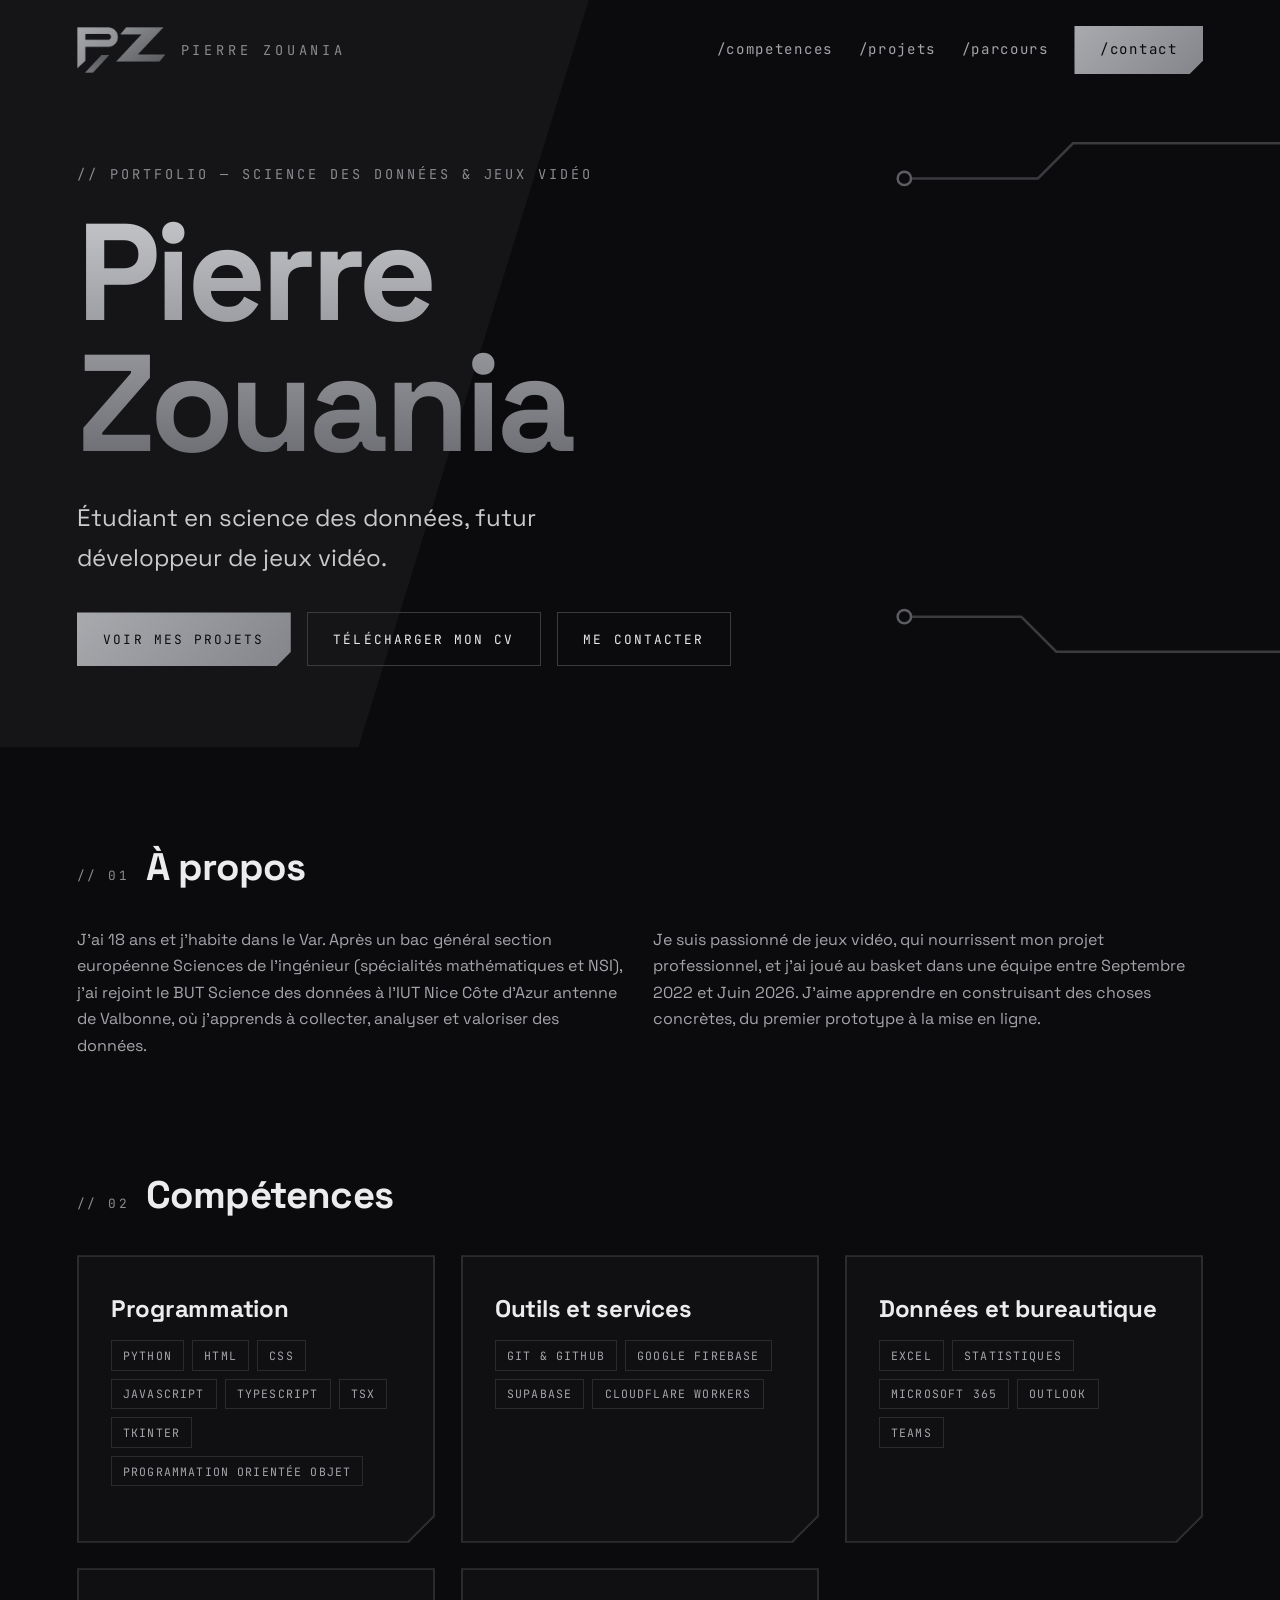
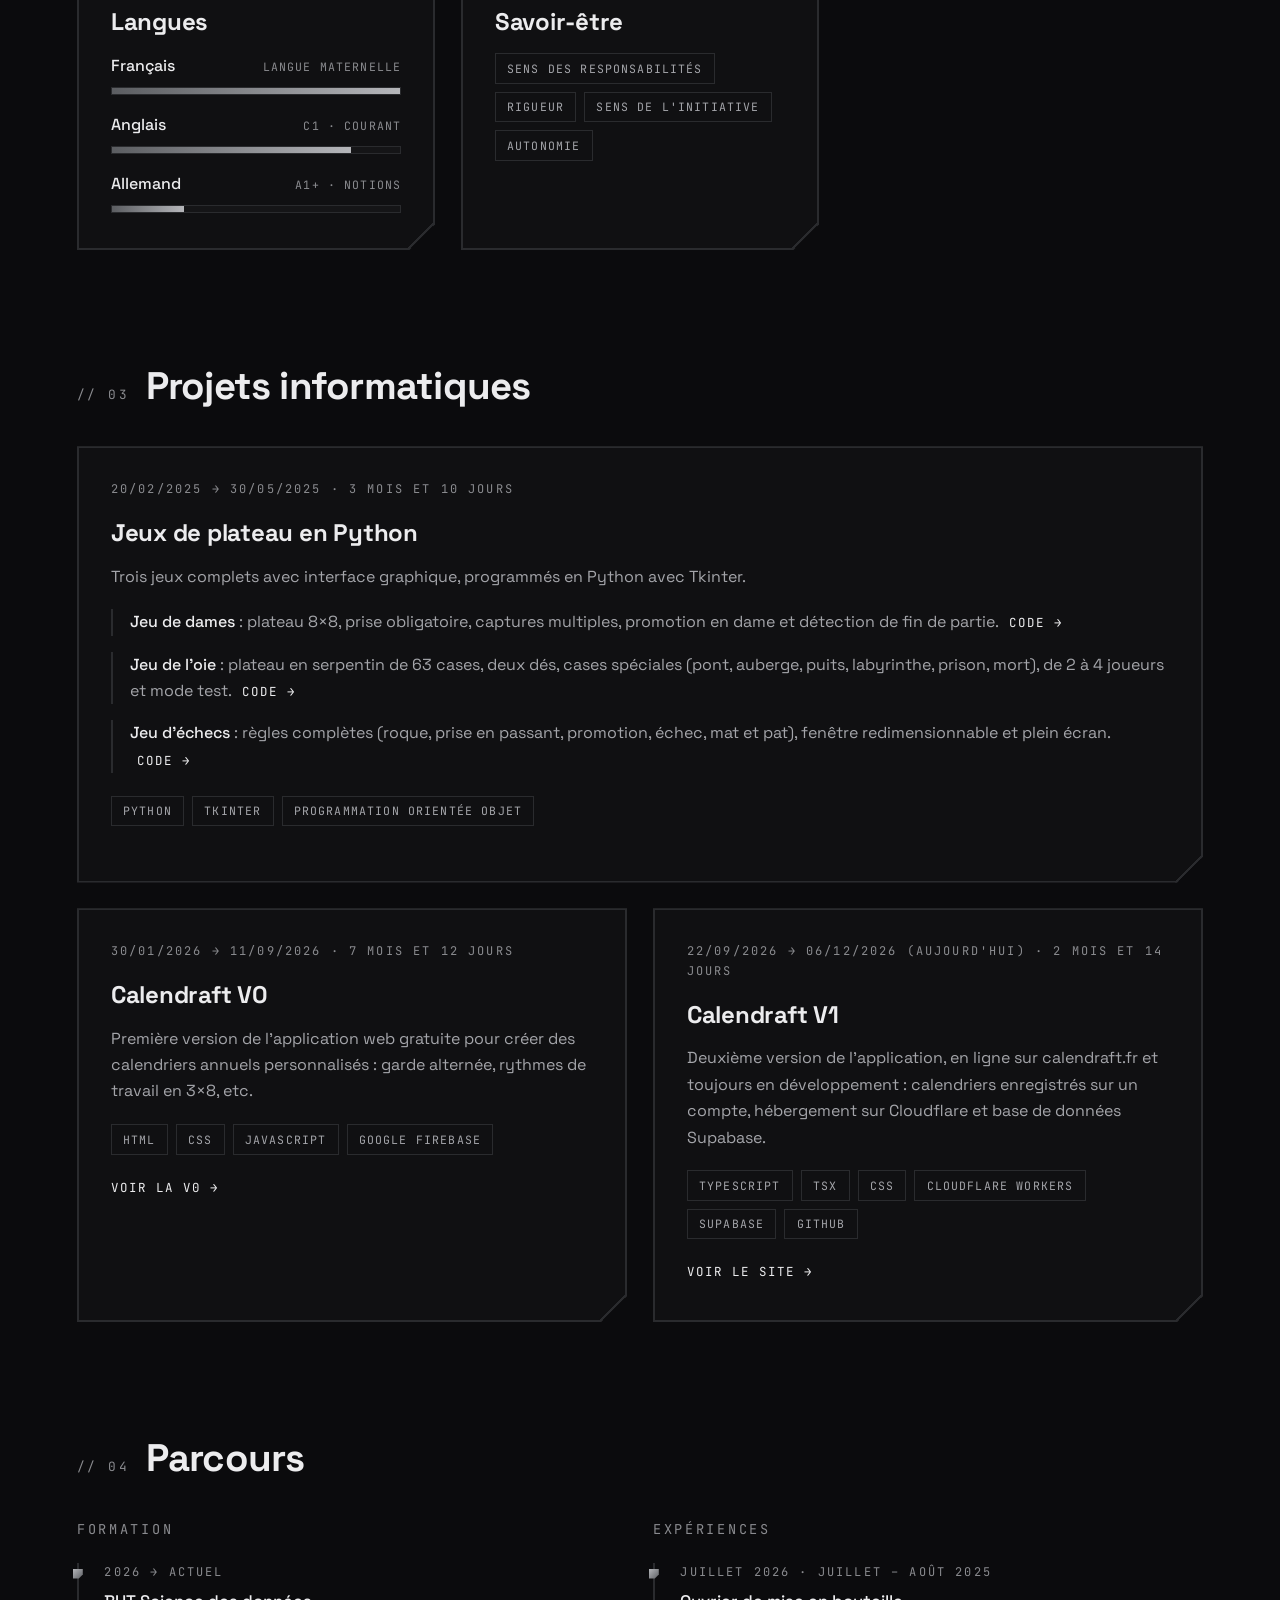
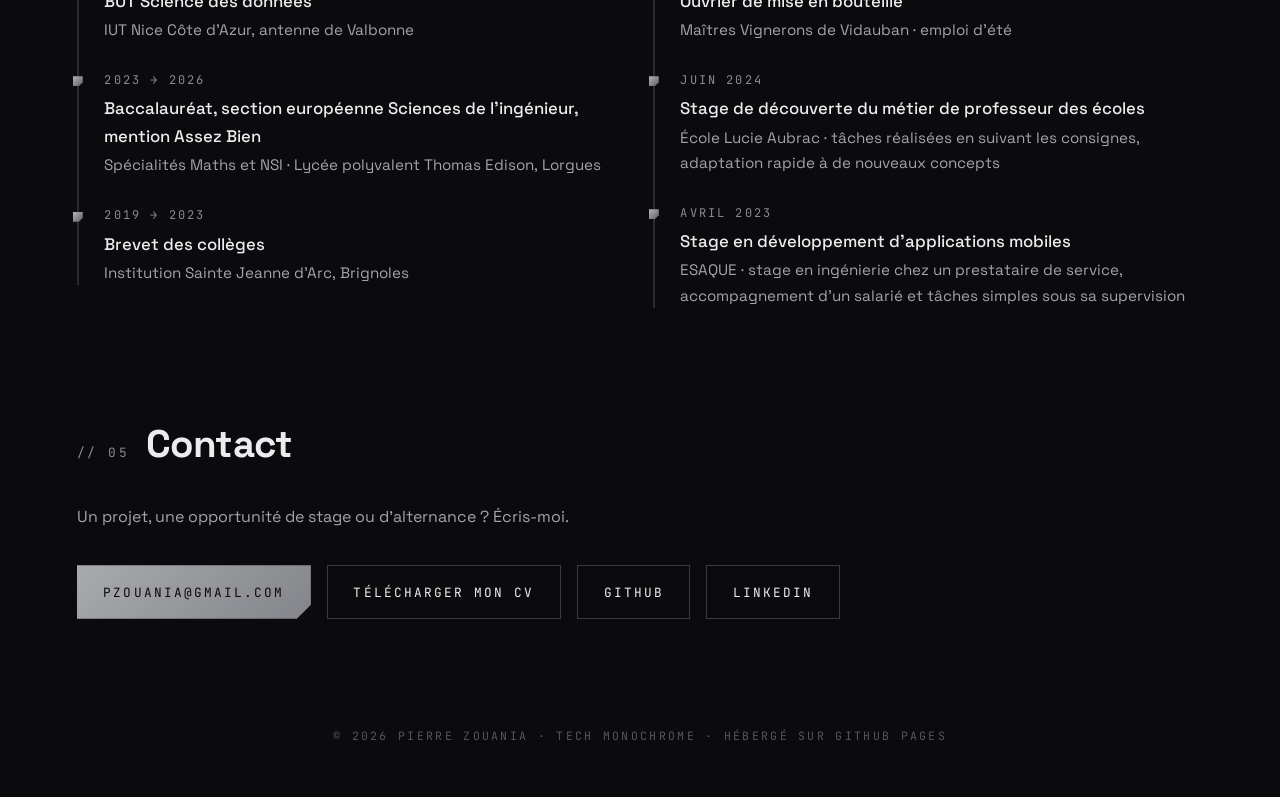
==== index.html @ 923971bd "Update personal information in index.html" ====
<!DOCTYPE html>
<html lang="fr">
<head>
  <meta charset="UTF-8">
  <meta name="viewport" content="width=device-width, initial-scale=1">
  <title>Pierre Zouania — Portfolio</title>
  <meta name="description" content="Portfolio de Pierre Zouania, étudiant en BUT Science des données, futur développeur de jeux vidéo.">
  <meta name="theme-color" content="#0b0b0d">
  <link rel="icon" type="image/png" href="logo.png">
  <link rel="preconnect" href="https://fonts.googleapis.com">
  <link rel="preconnect" href="https://fonts.gstatic.com" crossorigin>
  <link href="https://fonts.googleapis.com/css2?family=Space+Grotesk:wght@400;500;700&family=JetBrains+Mono:wght@400;500&display=swap" rel="stylesheet">
  <link rel="stylesheet" href="style.css">
</head>
<body>
  <div class="top">
    <header class="nav">
      <a href="#top" class="logo" aria-label="Accueil">
        <img src="logo.png" alt="Logo PZ" height="46">
        <span>Pierre Zouania</span>
      </a>
      <nav>
        <a href="#competences">/competences</a>
        <a href="#projets">/projets</a>
        <a href="#parcours">/parcours</a>
        <a href="#contact" class="nav-cta">/contact</a>
      </nav>
    </header>

    <svg class="trace t1" viewBox="0 0 460 90" aria-hidden="true"><path d="M14 70 H170 L212 28 H460" fill="none" stroke="#3a3b3f" stroke-width="3"/><circle cx="10" cy="70" r="8" fill="#0b0b0d" stroke="#5b5d61" stroke-width="3"/></svg>
    <svg class="trace t2" viewBox="0 0 460 90" aria-hidden="true"><path d="M14 20 H150 L192 62 H460" fill="none" stroke="#3a3b3f" stroke-width="3"/><circle cx="10" cy="20" r="8" fill="#0b0b0d" stroke="#5b5d61" stroke-width="3"/></svg>

    <main id="top">
      <section class="hero">
        <p class="label">// Portfolio — Science des données &amp; jeux vidéo</p>
        <h1>Pierre<br>Zouania</h1>
        <p class="lead">Étudiant en science des données, futur développeur de jeux vidéo.</p>
        <div class="cta">
          <a class="btn primary" href="#projets">Voir mes projets</a>
          <a class="btn" href="cv/CV_Pierre_Zouania.pdf" download>Télécharger mon CV</a>
          <a class="btn" href="#contact">Me contacter</a>
        </div>
      </section>
    </main>
  </div>

  <main>
    <section id="apropos">
      <h2><span>// 01</span> À propos</h2>
      <div class="grid two">
        <p>J'ai 18 ans et j'habite dans le Var. Après un bac général section européenne Sciences de l'ingénieur (spécialités mathématiques et NSI), j'ai rejoint le BUT Science des données à l'IUT Nice Côte d'Azur antenne de Valbonne, où j'apprends à collecter, analyser et valoriser des données.</p>
        <p>Je suis passionné de jeux vidéo, qui nourrissent mon projet professionnel, et j'ai joué au basket dans une équipe entre Septembre 2022 et Juin 2026. J'aime apprendre en construisant des choses concrètes, du premier prototype à la mise en ligne.</p>
      </div>
    </section>

    <section id="competences">
      <h2><span>// 02</span> Compétences</h2>
      <div class="grid three">
        <article class="card">
          <h3>Programmation</h3>
          <ul class="chips"><li>Python</li><li>HTML</li><li>CSS</li><li>JavaScript</li><li>TypeScript</li><li>TSX</li><li>Tkinter</li><li>Programmation orientée objet</li></ul>
        </article>
        <article class="card">
          <h3>Outils et services</h3>
          <ul class="chips"><li>Git &amp; GitHub</li><li>Google Firebase</li><li>Supabase</li><li>Cloudflare Workers</li></ul>
        </article>
        <article class="card">
          <h3>Données et bureautique</h3>
          <ul class="chips"><li>Excel</li><li>Statistiques</li><li>Microsoft 365</li><li>Outlook</li><li>Teams</li></ul>
        </article>
        <article class="card">
          <h3>Langues</h3>
          <div class="lang"><div class="lang-head"><span>Français</span><em>Langue maternelle</em></div><div class="bar"><span style="--w:100%"></span></div></div>
          <div class="lang"><div class="lang-head"><span>Anglais</span><em>C1 · courant</em></div><div class="bar"><span style="--w:83%"></span></div></div>
          <div class="lang"><div class="lang-head"><span>Allemand</span><em>A1+ · notions</em></div><div class="bar"><span style="--w:25%"></span></div></div>
        </article>
        <article class="card">
          <h3>Savoir-être</h3>
          <ul class="chips"><li>Sens des responsabilités</li><li>Rigueur</li><li>Sens de l'initiative</li><li>Autonomie</li></ul>
        </article>
      </div>
    </section>

    <section id="projets">
      <h2><span>// 03</span> Projets informatiques</h2>
      <div class="grid two">
        <article class="card project wide">
          <time class="date" data-start="2025-02-20" data-end="2025-05-30">20/02/2025 → 30/05/2025</time>
          <h3>Jeux de plateau en Python</h3>
          <p>Trois jeux complets avec interface graphique, programmés en Python avec Tkinter.</p>
          <ul class="games">
            <li><strong>Jeu de dames</strong> : plateau 8×8, prise obligatoire, captures multiples, promotion en dame et détection de fin de partie. <a class="link" href="python/jeu_de_dames.py" target="_blank" rel="noopener">Code →</a></li>
            <li><strong>Jeu de l'oie</strong> : plateau en serpentin de 63 cases, deux dés, cases spéciales (pont, auberge, puits, labyrinthe, prison, mort), de 2 à 4 joueurs et mode test. <a class="link" href="python/jeu_de_l_oie.py" target="_blank" rel="noopener">Code →</a></li>
            <li><strong>Jeu d'échecs</strong> : règles complètes (roque, prise en passant, promotion, échec, mat et pat), fenêtre redimensionnable et plein écran. <a class="link" href="python/jeu_d_echecs.py" target="_blank" rel="noopener">Code →</a></li>
          </ul>
          <ul class="chips"><li>Python</li><li>Tkinter</li><li>Programmation orientée objet</li></ul>
        </article>
        <article class="card project">
          <time class="date" data-start="2026-01-30" data-end="2026-09-11">30/01/2026 → 11/09/2026</time>
          <h3>Calendraft V0</h3>
          <p>Première version de l'application web gratuite pour créer des calendriers annuels personnalisés : garde alternée, rythmes de travail en 3×8, etc.</p>
          <ul class="chips"><li>HTML</li><li>CSS</li><li>JavaScript</li><li>Google Firebase</li></ul>
          <a class="link" href="https://pzouania.github.io/Calendraft-Old/" target="_blank" rel="noopener">Voir la V0 →</a>
        </article>
        <article class="card project">
          <time class="date" data-start="2026-09-22">22/09/2026 → aujourd'hui</time>
          <h3>Calendraft V1</h3>
          <p>Deuxième version de l'application, en ligne sur calendraft.fr et toujours en développement : calendriers enregistrés sur un compte, hébergement sur Cloudflare et base de données Supabase.</p>
          <ul class="chips"><li>TypeScript</li><li>TSX</li><li>CSS</li><li>Cloudflare Workers</li><li>Supabase</li><li>GitHub</li></ul>
          <a class="link" href="https://calendraft.fr" target="_blank" rel="noopener">Voir le site →</a>
        </article>
      </div>
    </section>

    <section id="parcours">
      <h2><span>// 04</span> Parcours</h2>
      <div class="grid two">
        <div>
          <h3 class="sub">Formation</h3>
          <ul class="timeline">
            <li>
              <span class="when">2026 → actuel</span>
              <strong>BUT Science des données</strong>
              <span>IUT Nice Côte d'Azur, antenne de Valbonne</span>
            </li>
            <li>
              <span class="when">2023 → 2026</span>
              <strong>Baccalauréat, section européenne Sciences de l'ingénieur, mention Assez Bien</strong>
              <span>Spécialités Maths et NSI · Lycée polyvalent Thomas Edison, Lorgues</span>
            </li>
            <li>
              <span class="when">2019 → 2023</span>
              <strong>Brevet des collèges</strong>
              <span>Institution Sainte Jeanne d'Arc, Brignoles</span>
            </li>
          </ul>
        </div>
        <div>
          <h3 class="sub">Expériences</h3>
          <ul class="timeline">
            <li>
              <span class="when">Juillet 2026 · Juillet – août 2025</span>
              <strong>Ouvrier de mise en bouteille</strong>
              <span>Maîtres Vignerons de Vidauban · emploi d'été</span>
            </li>
            <li>
              <span class="when">Juin 2024</span>
              <strong>Stage de découverte du métier de professeur des écoles</strong>
              <span>École Lucie Aubrac · tâches réalisées en suivant les consignes, adaptation rapide à de nouveaux concepts</span>
            </li>
            <li>
              <span class="when">Avril 2023</span>
              <strong>Stage en développement d'applications mobiles</strong>
              <span>ESAQUE · stage en ingénierie chez un prestataire de service, accompagnement d'un salarié et tâches simples sous sa supervision</span>
            </li>
          </ul>
        </div>
      </div>
    </section>

    <section id="contact">
      <h2><span>// 05</span> Contact</h2>
      <p class="muted">Un projet, une opportunité de stage ou d'alternance ? Écris-moi.</p>
      <div class="cta">
        <a class="btn primary" href="mailto:pzouania@gmail.com">pzouania@gmail.com</a>
        <a class="btn" href="cv/CV_Pierre_Zouania.pdf" download>Télécharger mon CV</a>
        <a class="btn" href="https://github.com/pzouania" target="_blank" rel="noopener">GitHub</a>
        <a class="btn" href="https://www.linkedin.com/in/pierre-zouania-0696a0435/" target="_blank" rel="noopener">LinkedIn</a>
      </div>
    </section>
  </main>

  <footer>
    <p>© <span id="year"></span> Pierre Zouania · tech monochrome · hébergé sur GitHub Pages</p>
  </footer>

  <script src="script.js"></script>
</body>
</html>
---- style.css ----
/* Tech monochrome — acier brossé, coins coupés à 45°, traces de circuit, fond très sombre */
:root {
  --bg: #0b0b0d;
  --bg-2: #151517;
  --line: #2a2b2e;
  --mid: #5b5d61;
  --steel: #8a8b8f;
  --text: #ececee;
  --muted: #a4a5aa;
  --cut: 18px;
  --mono: "JetBrains Mono", ui-monospace, "SFMono-Regular", Menlo, monospace;
  --sans: "Space Grotesk", system-ui, sans-serif;
}

* { box-sizing: border-box; }
html { scroll-behavior: smooth; }
body {
  margin: 0; background: var(--bg); color: var(--text);
  font-family: var(--sans); line-height: 1.65;
  -webkit-font-smoothing: antialiased;
}
a { color: inherit; text-decoration: none; }

/* ----- En-tête / hero ----- */
.top { position: relative; overflow: hidden; }
.top::before {            /* bande diagonale plus claire à gauche */
  content: ""; position: absolute; inset: 0; background: var(--bg-2);
  clip-path: polygon(0 0, 46% 0, 28% 100%, 0 100%);
}
.nav, #top { position: relative; z-index: 2; }

.nav {
  display: flex; align-items: center; justify-content: space-between; gap: 1rem;
  padding: 1.6rem clamp(1.2rem, 6vw, 6rem);
}
.logo { display: flex; align-items: center; gap: 1rem; }
.logo img { height: 46px; width: auto; display: block; }
.logo span {
  font-family: var(--mono); font-size: .85rem; letter-spacing: .28em;
  text-transform: uppercase; color: var(--steel);
}
.nav nav { display: flex; align-items: center; gap: 1.6rem; }
.nav nav a { font-family: var(--mono); font-size: .88rem; letter-spacing: .12em; color: var(--muted); transition: color .2s; }
.nav nav a:hover { color: var(--text); }
.nav .nav-cta {
  color: #0b0b0d; padding: .8rem 1.6rem;
  background: linear-gradient(135deg, #a9aaae, #84858a);
  clip-path: polygon(0 0, 100% 0, 100% calc(100% - 14px), calc(100% - 14px) 100%, 0 100%);
}
.nav .nav-cta:hover { color: #0b0b0d; filter: brightness(1.12); }

.trace { position: absolute; right: 0; z-index: 1; width: min(30vw, 420px); height: auto; }
.trace.t1 { top: 7.5rem; }
.trace.t2 { bottom: 4.5rem; }

#top { padding: 0 clamp(1.2rem, 6vw, 6rem); max-width: 1500px; }
.hero { padding: clamp(2.5rem, 7vh, 5rem) 0 clamp(3.5rem, 9vh, 6rem); }
.label {
  font-family: var(--mono); font-size: .85rem; letter-spacing: .22em;
  text-transform: uppercase; color: var(--steel); margin: 0 0 1.4rem;
}
h1 {
  font-size: clamp(3.4rem, 11vw, 8.6rem); line-height: .95; letter-spacing: -.035em;
  margin: 0 0 1.8rem; font-weight: 700;
  background: linear-gradient(180deg, #c6c7cb 0%, #6a6b70 100%);
  -webkit-background-clip: text; background-clip: text; color: transparent;
}
.lead { font-size: clamp(1.1rem, 2.2vw, 1.5rem); color: #c9cacd; margin: 0; max-width: 40ch; }

/* ----- Boutons ----- */
.cta { display: flex; flex-wrap: wrap; gap: 1rem; margin-top: 2.2rem; }
.btn {
  font-family: var(--mono); font-size: .8rem; letter-spacing: .16em; text-transform: uppercase;
  padding: .95rem 1.6rem; border: 1px solid #3a3b3f; color: var(--text);
  transition: border-color .2s, background .2s;
}
.btn:hover { border-color: var(--steel); background: rgba(255,255,255,.04); }
.btn.primary {
  border: 0; color: #0b0b0d; padding: calc(.95rem + 1px) calc(1.6rem + 1px);
  background: linear-gradient(135deg, #a9aaae, #84858a);
  clip-path: polygon(0 0, 100% 0, 100% calc(100% - 14px), calc(100% - 14px) 100%, 0 100%);
}
.btn.primary:hover { filter: brightness(1.12); background: linear-gradient(135deg, #a9aaae, #84858a); }

/* ----- Contenu ----- */
main:not(#top) { padding: 0 clamp(1.2rem, 6vw, 6rem); max-width: 1500px; margin: 0 auto; }
section { padding: 5.5rem 0 1rem; }
h2 { font-size: clamp(1.7rem, 3.2vw, 2.4rem); margin: 0 0 1.8rem; letter-spacing: -.02em; display: flex; align-items: baseline; gap: 1rem; }
h2 span { font-family: var(--mono); font-size: .8rem; letter-spacing: .2em; color: var(--steel); font-weight: 400; }
.muted { color: var(--muted); margin: 0; }

.grid { display: grid; gap: 1.6rem; }
.grid.two { grid-template-columns: repeat(2, 1fr); }
.grid.three { grid-template-columns: repeat(3, 1fr); }
@media (max-width: 1000px) { .grid.three { grid-template-columns: repeat(2, 1fr); } }
@media (max-width: 760px) { .grid.two, .grid.three { grid-template-columns: 1fr; } }
#apropos .grid p { margin: 0; color: var(--muted); max-width: 60ch; }

/* Cartes à coin coupé */
.card {
  position: relative; background: #101012; border: 2px solid var(--line);
  padding: 2rem 2rem 2.2rem;
  clip-path: polygon(0 0, 100% 0, 100% calc(100% - 26px), calc(100% - 26px) 100%, 0 100%);
  transition: border-color .25s, background .25s;
}
.card::after {
  content: ""; position: absolute; right: -2px; bottom: -2px; width: 28px; height: 28px;
  background: linear-gradient(135deg, transparent calc(50% - 1px), var(--line) calc(50% - 1px), var(--line) calc(50% + 1px), transparent calc(50% + 1px));
  transition: background .25s;
}
.card:hover { border-color: #4a4b4f; background: #131315; }
.card h3 { margin: 0 0 .7rem; font-size: 1.5rem; letter-spacing: -.01em; }
.card p { margin: 0 0 1.2rem; color: var(--muted); }
.wide { grid-column: 1 / -1; }

.date, .timeline .when {
  display: block; margin-bottom: .8rem; font-family: var(--mono);
  font-size: .75rem; letter-spacing: .18em; text-transform: uppercase; color: var(--steel);
}

.chips { list-style: none; padding: 0; margin: 0 0 1.2rem; display: flex; flex-wrap: wrap; gap: .5rem; }
.chips li {
  font-family: var(--mono); font-size: .72rem; letter-spacing: .1em; text-transform: uppercase;
  padding: .3rem .7rem; border: 1px solid var(--line); color: var(--muted);
}
.link {
  font-family: var(--mono); font-size: .78rem; letter-spacing: .16em; text-transform: uppercase;
  color: var(--text); transition: color .2s;
}
.link:hover { color: var(--steel); }

.games { list-style: none; padding: 0; margin: 0 0 1.4rem; display: grid; gap: 1rem; }
.games li { color: var(--muted); padding-left: 1.1rem; border-left: 2px solid var(--line); }
.games strong { color: var(--text); font-weight: 500; }
.games .link { margin-left: .4rem; white-space: nowrap; }

/* Barres de langues */
.lang { margin-bottom: 1.1rem; }
.lang:last-child { margin-bottom: 0; }
.lang-head { display: flex; justify-content: space-between; align-items: baseline; margin-bottom: .45rem; }
.lang-head span { font-weight: 500; }
.lang-head em { font-style: normal; font-family: var(--mono); font-size: .72rem; letter-spacing: .1em; text-transform: uppercase; color: var(--steel); }
.bar { height: 8px; background: var(--bg-2); border: 1px solid var(--line); }
.bar > span {
  display: block; height: 100%; width: var(--w);
  background: linear-gradient(90deg, #5b5d61, #b5b6ba);
  transition: width 1s cubic-bezier(.2, .8, .2, 1);
}
.reveal:not(.visible) .bar > span { width: 0; }

/* Parcours */
h3.sub { font-family: var(--mono); font-size: .85rem; letter-spacing: .2em; text-transform: uppercase; color: var(--steel); font-weight: 400; margin: 0 0 1.4rem; }
.timeline { list-style: none; margin: 0; padding: 0 0 0 1.6rem; border-left: 2px solid var(--line); display: grid; gap: 1.8rem; }
.timeline li { position: relative; display: grid; gap: .1rem; }
.timeline li::before {
  content: ""; position: absolute; left: calc(-1.6rem - 6px); top: .35rem; width: 10px; height: 10px;
  background: linear-gradient(135deg, #b5b6ba, #5b5d61);
  clip-path: polygon(0 0, 100% 0, 100% 60%, 60% 100%, 0 100%);
}
.timeline .when { margin-bottom: .2rem; }
.timeline strong { font-weight: 500; font-size: 1.05rem; }
.timeline span:last-child { color: var(--muted); font-size: .95rem; }

footer { text-align: center; padding: 5rem 1rem 2.5rem; font-family: var(--mono); font-size: .72rem; letter-spacing: .2em; text-transform: uppercase; color: #55565a; }

/* Animation d'apparition */
.reveal { opacity: 0; transform: translateY(16px); transition: opacity .6s, transform .6s; }
.reveal.visible { opacity: 1; transform: none; }

@media (max-width: 900px) {
  .trace { display: none; }
  .logo span { display: none; }
  .nav nav { gap: 1rem; }
  .nav nav a:not(.nav-cta):not(:nth-child(2)) { display: none; }
}
@media (max-width: 560px) {
  .nav nav a:not(.nav-cta) { display: none; }
  .nav { padding: 1.1rem 1.2rem; }
}
@media (prefers-reduced-motion: reduce) {
  html { scroll-behavior: auto; }
  .reveal { opacity: 1; transform: none; transition: none; }
  .bar > span { transition: none; }
}
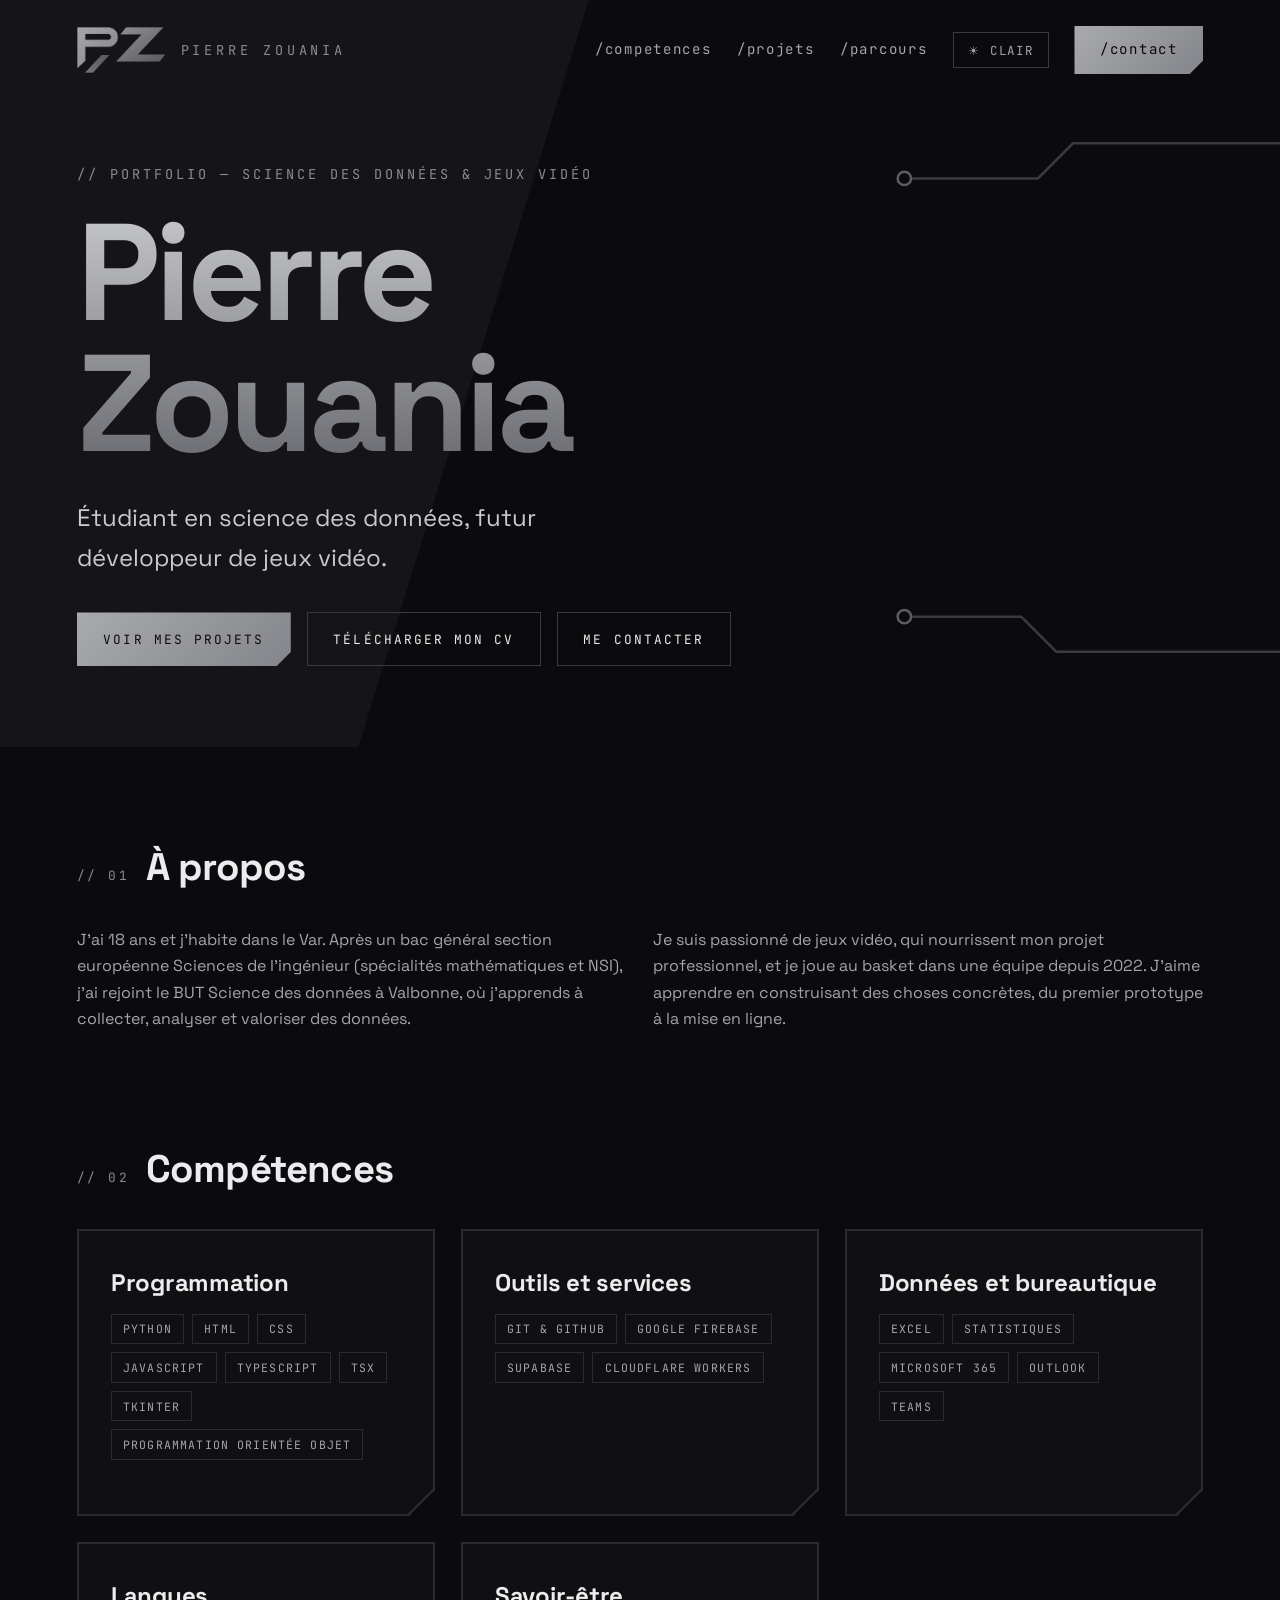
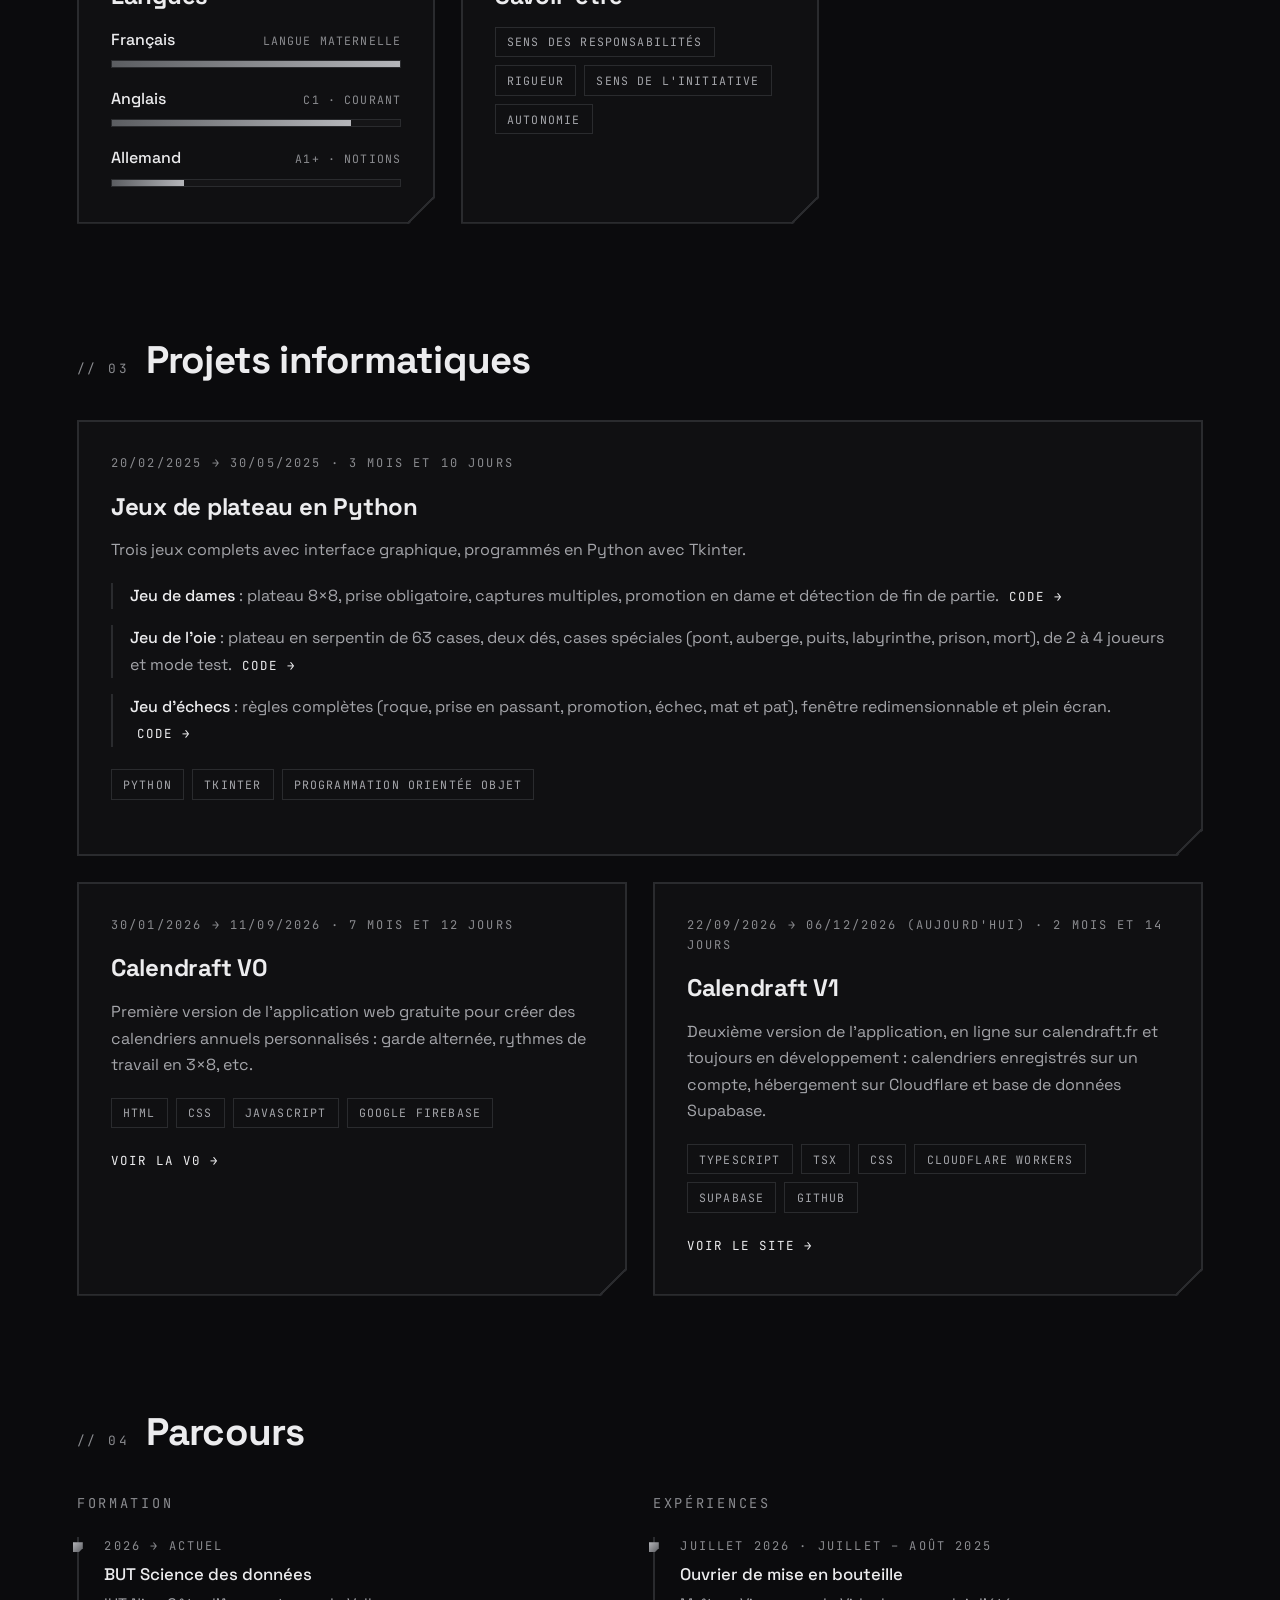
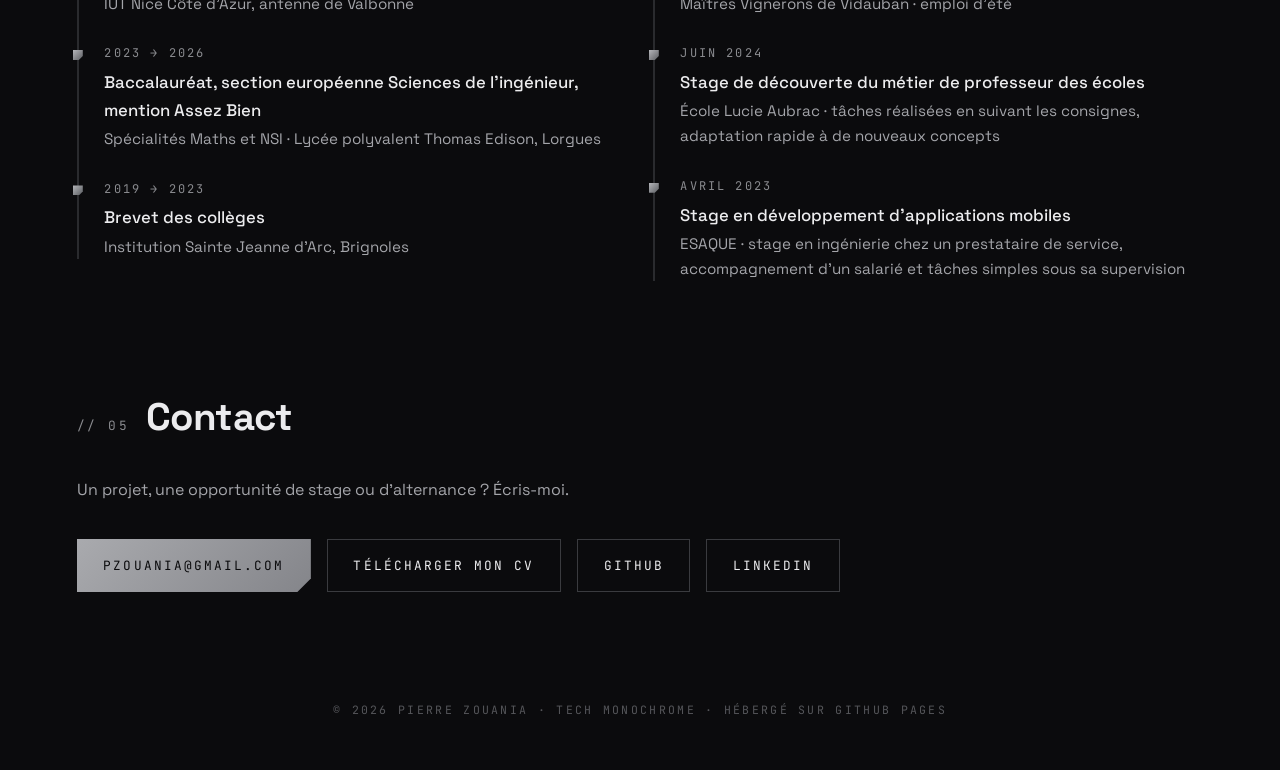
==== commit c9df3cb6: "Add files via upload" ====
--- a/index.html
+++ b/index.html
@@ -6,6 +6,7 @@
   <title>Pierre Zouania — Portfolio</title>
   <meta name="description" content="Portfolio de Pierre Zouania, étudiant en BUT Science des données, futur développeur de jeux vidéo.">
   <meta name="theme-color" content="#0b0b0d">
+  <script>try{var t=localStorage.getItem("theme");if(t)document.documentElement.dataset.theme=t;}catch(e){}</script>
   <link rel="icon" type="image/png" href="logo.png">
   <link rel="preconnect" href="https://fonts.googleapis.com">
   <link rel="preconnect" href="https://fonts.gstatic.com" crossorigin>
@@ -23,6 +24,7 @@
         <a href="#competences">/competences</a>
         <a href="#projets">/projets</a>
         <a href="#parcours">/parcours</a>
+        <button id="theme-toggle" type="button" aria-label="Changer de thème"></button>
         <a href="#contact" class="nav-cta">/contact</a>
       </nav>
     </header>
@@ -48,8 +50,8 @@
     <section id="apropos">
       <h2><span>// 01</span> À propos</h2>
       <div class="grid two">
-        <p>J'ai 18 ans et j'habite dans le Var. Après un bac général section européenne Sciences de l'ingénieur (spécialités mathématiques et NSI), j'ai rejoint le BUT Science des données à l'IUT Nice Côte d'Azur antenne de Valbonne, où j'apprends à collecter, analyser et valoriser des données.</p>
-        <p>Je suis passionné de jeux vidéo, qui nourrissent mon projet professionnel, et j'ai joué au basket dans une équipe entre Septembre 2022 et Juin 2026. J'aime apprendre en construisant des choses concrètes, du premier prototype à la mise en ligne.</p>
+        <p>J'ai 18 ans et j'habite dans le Var. Après un bac général section européenne Sciences de l'ingénieur (spécialités mathématiques et NSI), j'ai rejoint le BUT Science des données à Valbonne, où j'apprends à collecter, analyser et valoriser des données.</p>
+        <p>Je suis passionné de jeux vidéo, qui nourrissent mon projet professionnel, et je joue au basket dans une équipe depuis 2022. J'aime apprendre en construisant des choses concrètes, du premier prototype à la mise en ligne.</p>
       </div>
     </section>
 
--- a/style.css
+++ b/style.css
@@ -7,9 +7,49 @@
   --steel: #8a8b8f;
   --text: #ececee;
   --muted: #a4a5aa;
+  --card: #101012;
+  --card-hover: #131315;
+  --line-2: #3a3b3f;
+  --line-hover: #4a4b4f;
+  --lead: #c9cacd;
+  --foot: #55565a;
+  --hover-tint: rgba(255, 255, 255, .04);
+  --btn-from: #a9aaae;
+  --btn-to: #84858a;
+  --btn-text: #0b0b0d;
+  --h1-from: #c6c7cb;
+  --h1-to: #6a6b70;
+  --bar-from: #5b5d61;
+  --bar-to: #b5b6ba;
   --cut: 18px;
+  color-scheme: dark;
   --mono: "JetBrains Mono", ui-monospace, "SFMono-Regular", Menlo, monospace;
   --sans: "Space Grotesk", system-ui, sans-serif;
+}
+
+:root[data-theme="light"] {
+  --bg: #f2f2f3;
+  --bg-2: #e4e4e6;
+  --line: #d2d3d6;
+  --mid: #8a8b8f;
+  --steel: #5e5f64;
+  --text: #17171a;
+  --muted: #55565b;
+  --card: #ffffff;
+  --card-hover: #fafafa;
+  --line-2: #c2c3c7;
+  --line-hover: #9a9ba0;
+  --lead: #3a3b3f;
+  --foot: #8a8b8f;
+  --hover-tint: rgba(0, 0, 0, .04);
+  --btn-from: #3b3c40;
+  --btn-to: #1a1b1e;
+  --btn-text: #f2f2f3;
+  --h1-from: #1f2023;
+  --h1-to: #7a7b80;
+  --bar-from: #9a9ba0;
+  --bar-to: #2a2b2e;
+  color-scheme: light;
 }
 
 * { box-sizing: border-box; }
@@ -43,12 +83,25 @@
 .nav nav a { font-family: var(--mono); font-size: .88rem; letter-spacing: .12em; color: var(--muted); transition: color .2s; }
 .nav nav a:hover { color: var(--text); }
 .nav .nav-cta {
-  color: #0b0b0d; padding: .8rem 1.6rem;
-  background: linear-gradient(135deg, #a9aaae, #84858a);
+  color: var(--btn-text); padding: .8rem 1.6rem;
+  background: linear-gradient(135deg, var(--btn-from), var(--btn-to));
   clip-path: polygon(0 0, 100% 0, 100% calc(100% - 14px), calc(100% - 14px) 100%, 0 100%);
 }
-.nav .nav-cta:hover { color: #0b0b0d; filter: brightness(1.12); }
-
+.nav .nav-cta:hover { color: var(--btn-text); filter: brightness(1.12); }
+
+.trace path { stroke: var(--line-2); }
+.trace circle { fill: var(--bg); stroke: var(--mid); }
+.logo img, .brand img { transition: filter .25s; }
+:root[data-theme="light"] .logo img { filter: brightness(.5) contrast(1.15); }
+
+/* Bouton de thème */
+#theme-toggle {
+  font-family: var(--mono); font-size: .78rem; letter-spacing: .14em; text-transform: uppercase;
+  color: var(--muted); background: transparent; border: 1px solid var(--line-2);
+  padding: .55rem .9rem; cursor: pointer; transition: border-color .2s, color .2s;
+}
+#theme-toggle:hover { border-color: var(--steel); color: var(--text); }
+body, .card, .btn { transition: background-color .25s, color .25s, border-color .25s; }
 .trace { position: absolute; right: 0; z-index: 1; width: min(30vw, 420px); height: auto; }
 .trace.t1 { top: 7.5rem; }
 .trace.t2 { bottom: 4.5rem; }
@@ -62,25 +115,25 @@
 h1 {
   font-size: clamp(3.4rem, 11vw, 8.6rem); line-height: .95; letter-spacing: -.035em;
   margin: 0 0 1.8rem; font-weight: 700;
-  background: linear-gradient(180deg, #c6c7cb 0%, #6a6b70 100%);
+  background: linear-gradient(180deg, var(--h1-from) 0%, var(--h1-to) 100%);
   -webkit-background-clip: text; background-clip: text; color: transparent;
 }
-.lead { font-size: clamp(1.1rem, 2.2vw, 1.5rem); color: #c9cacd; margin: 0; max-width: 40ch; }
+.lead { font-size: clamp(1.1rem, 2.2vw, 1.5rem); color: var(--lead); margin: 0; max-width: 40ch; }
 
 /* ----- Boutons ----- */
 .cta { display: flex; flex-wrap: wrap; gap: 1rem; margin-top: 2.2rem; }
 .btn {
   font-family: var(--mono); font-size: .8rem; letter-spacing: .16em; text-transform: uppercase;
-  padding: .95rem 1.6rem; border: 1px solid #3a3b3f; color: var(--text);
+  padding: .95rem 1.6rem; border: 1px solid var(--line-2); color: var(--text); background: transparent; cursor: pointer;
   transition: border-color .2s, background .2s;
 }
-.btn:hover { border-color: var(--steel); background: rgba(255,255,255,.04); }
+.btn:hover { border-color: var(--steel); background: var(--hover-tint); }
 .btn.primary {
-  border: 0; color: #0b0b0d; padding: calc(.95rem + 1px) calc(1.6rem + 1px);
-  background: linear-gradient(135deg, #a9aaae, #84858a);
+  border: 0; color: var(--btn-text); padding: calc(.95rem + 1px) calc(1.6rem + 1px);
+  background: linear-gradient(135deg, var(--btn-from), var(--btn-to));
   clip-path: polygon(0 0, 100% 0, 100% calc(100% - 14px), calc(100% - 14px) 100%, 0 100%);
 }
-.btn.primary:hover { filter: brightness(1.12); background: linear-gradient(135deg, #a9aaae, #84858a); }
+.btn.primary:hover { filter: brightness(1.12); background: linear-gradient(135deg, var(--btn-from), var(--btn-to)); }
 
 /* ----- Contenu ----- */
 main:not(#top) { padding: 0 clamp(1.2rem, 6vw, 6rem); max-width: 1500px; margin: 0 auto; }
@@ -98,7 +151,7 @@
 
 /* Cartes à coin coupé */
 .card {
-  position: relative; background: #101012; border: 2px solid var(--line);
+  position: relative; background: var(--card); border: 2px solid var(--line);
   padding: 2rem 2rem 2.2rem;
   clip-path: polygon(0 0, 100% 0, 100% calc(100% - 26px), calc(100% - 26px) 100%, 0 100%);
   transition: border-color .25s, background .25s;
@@ -108,7 +161,7 @@
   background: linear-gradient(135deg, transparent calc(50% - 1px), var(--line) calc(50% - 1px), var(--line) calc(50% + 1px), transparent calc(50% + 1px));
   transition: background .25s;
 }
-.card:hover { border-color: #4a4b4f; background: #131315; }
+.card:hover { border-color: var(--line-hover); background: var(--card-hover); }
 .card h3 { margin: 0 0 .7rem; font-size: 1.5rem; letter-spacing: -.01em; }
 .card p { margin: 0 0 1.2rem; color: var(--muted); }
 .wide { grid-column: 1 / -1; }
@@ -143,7 +196,7 @@
 .bar { height: 8px; background: var(--bg-2); border: 1px solid var(--line); }
 .bar > span {
   display: block; height: 100%; width: var(--w);
-  background: linear-gradient(90deg, #5b5d61, #b5b6ba);
+  background: linear-gradient(90deg, var(--bar-from), var(--bar-to));
   transition: width 1s cubic-bezier(.2, .8, .2, 1);
 }
 .reveal:not(.visible) .bar > span { width: 0; }
@@ -154,14 +207,14 @@
 .timeline li { position: relative; display: grid; gap: .1rem; }
 .timeline li::before {
   content: ""; position: absolute; left: calc(-1.6rem - 6px); top: .35rem; width: 10px; height: 10px;
-  background: linear-gradient(135deg, #b5b6ba, #5b5d61);
+  background: linear-gradient(135deg, var(--bar-to), var(--bar-from));
   clip-path: polygon(0 0, 100% 0, 100% 60%, 60% 100%, 0 100%);
 }
 .timeline .when { margin-bottom: .2rem; }
 .timeline strong { font-weight: 500; font-size: 1.05rem; }
 .timeline span:last-child { color: var(--muted); font-size: .95rem; }
 
-footer { text-align: center; padding: 5rem 1rem 2.5rem; font-family: var(--mono); font-size: .72rem; letter-spacing: .2em; text-transform: uppercase; color: #55565a; }
+footer { text-align: center; padding: 5rem 1rem 2.5rem; font-family: var(--mono); font-size: .72rem; letter-spacing: .2em; text-transform: uppercase; color: var(--foot); }
 
 /* Animation d'apparition */
 .reveal { opacity: 0; transform: translateY(16px); transition: opacity .6s, transform .6s; }
@@ -175,6 +228,8 @@
 }
 @media (max-width: 560px) {
   .nav nav a:not(.nav-cta) { display: none; }
+  #theme-toggle .tlabel { display: none; }
+  .nav nav { gap: .6rem; }
   .nav { padding: 1.1rem 1.2rem; }
 }
 @media (prefers-reduced-motion: reduce) {
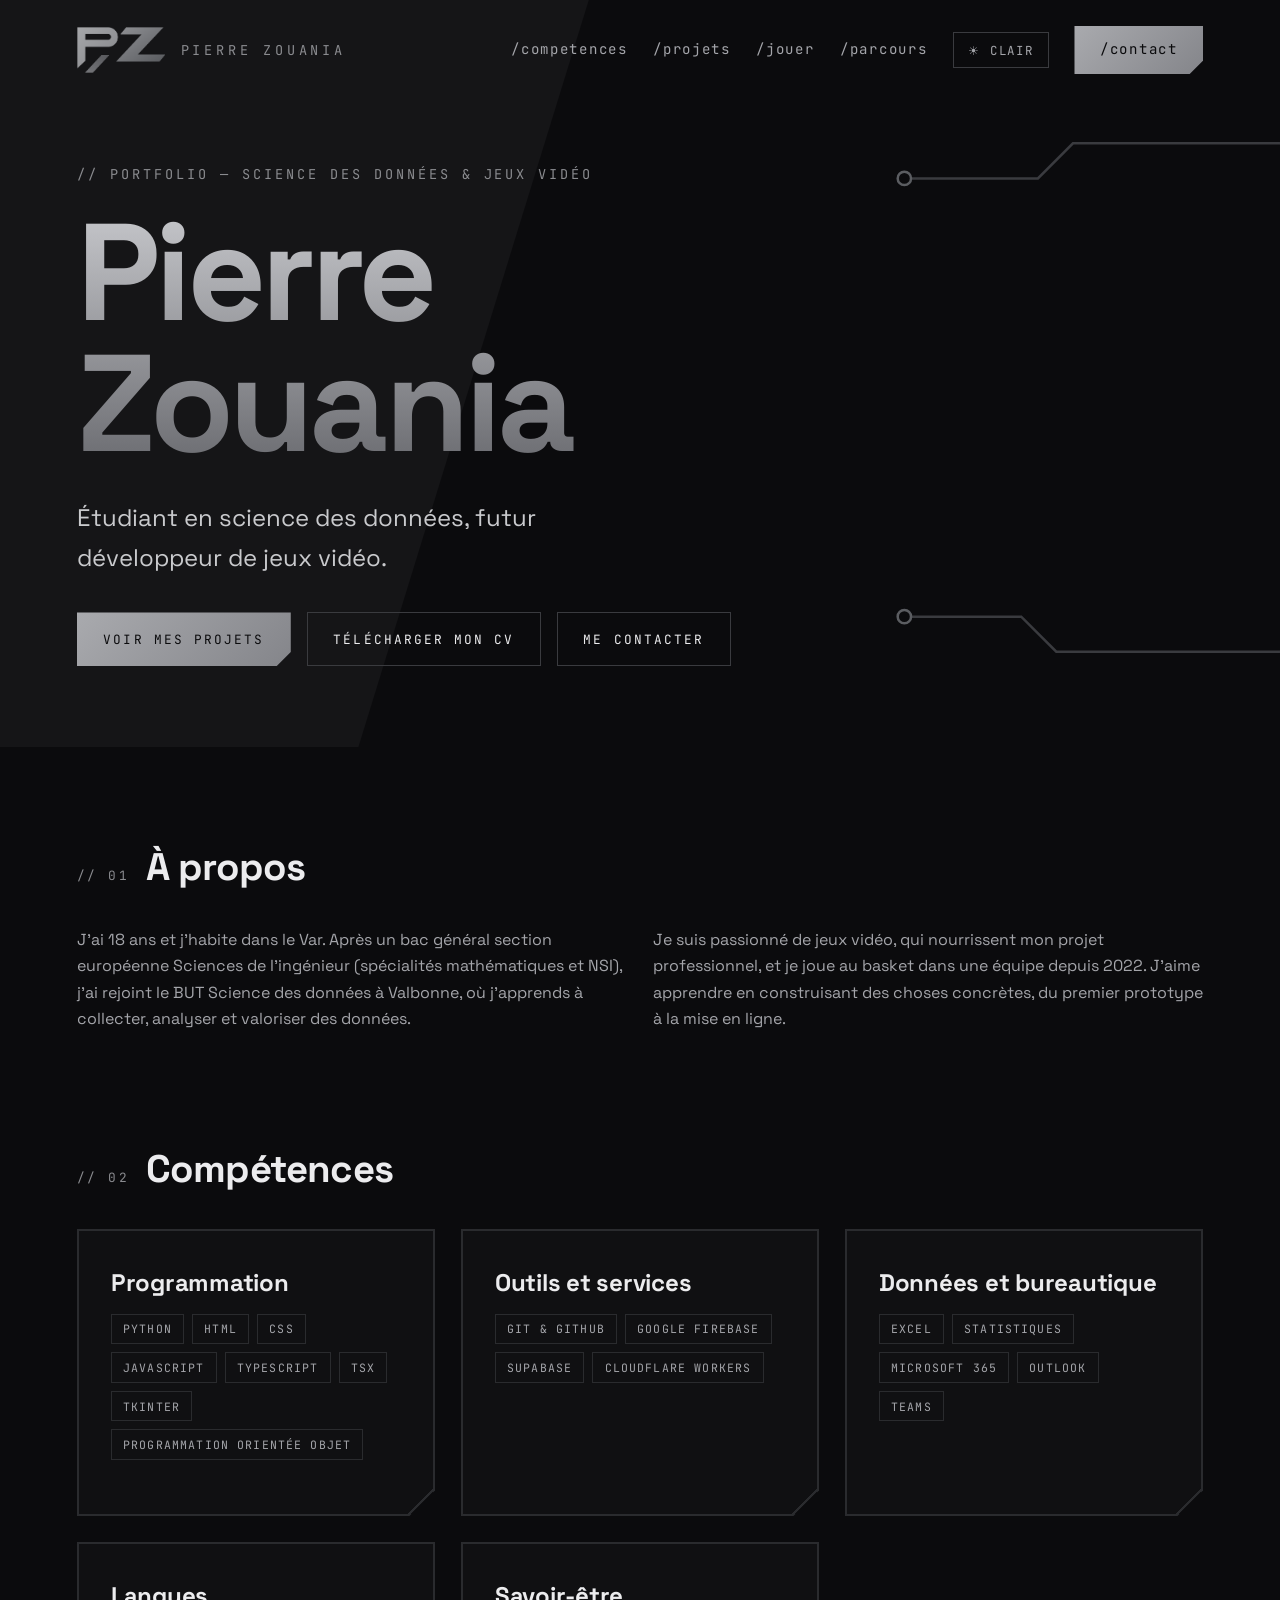
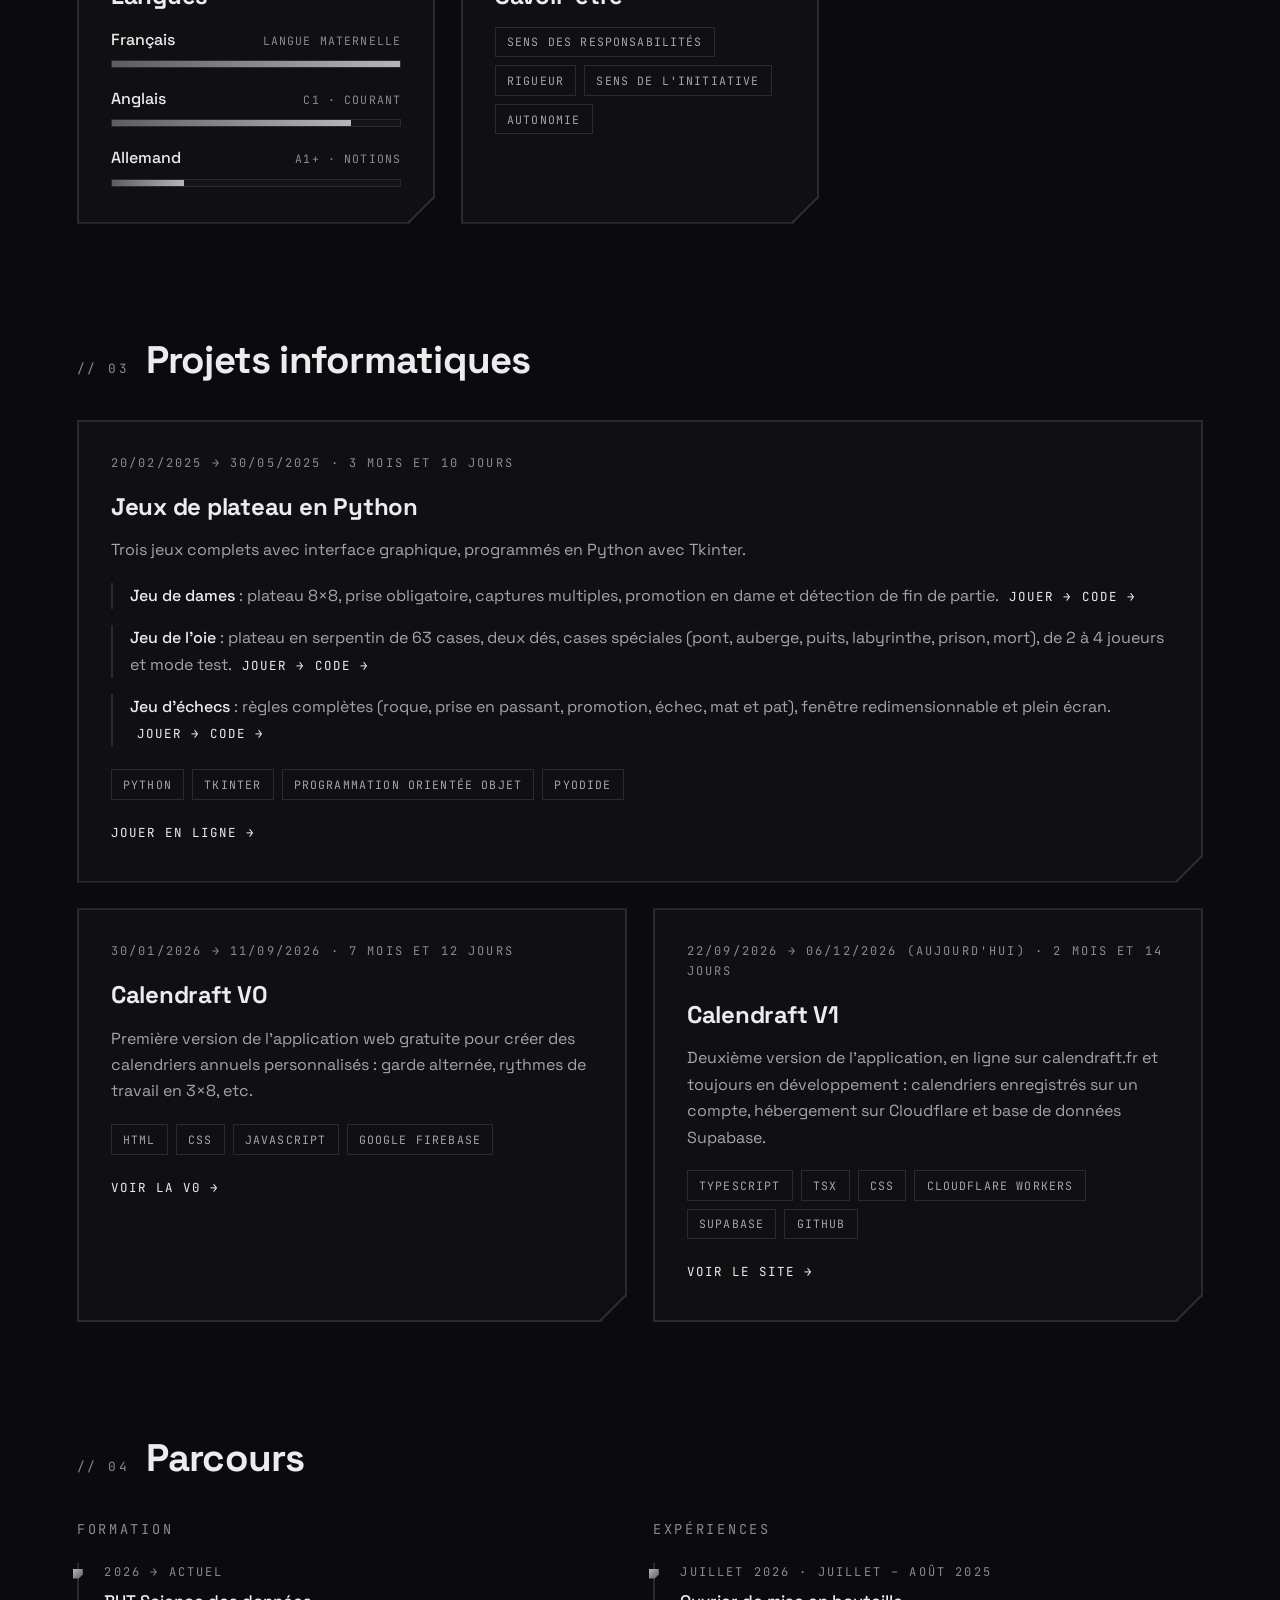
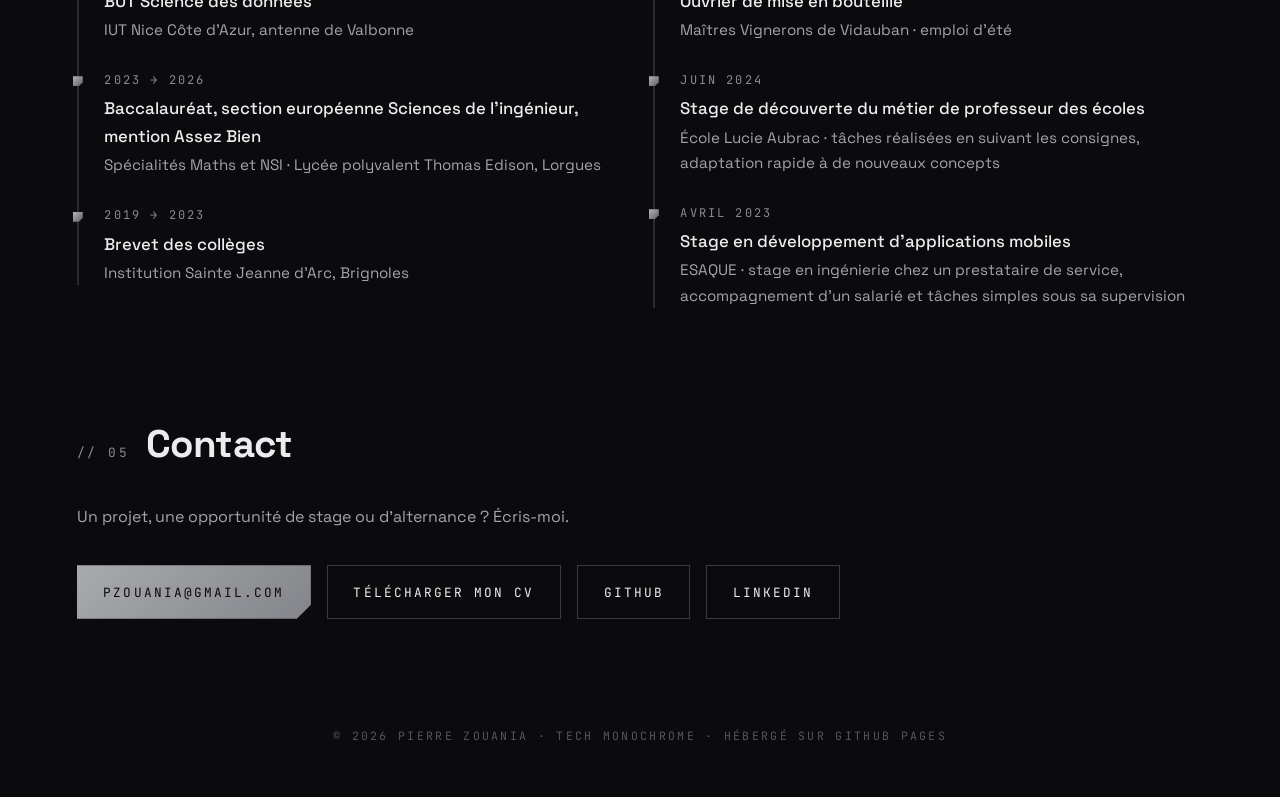
==== commit 6b1546d8: "Add files via upload" ====
--- a/index.html
+++ b/index.html
@@ -23,6 +23,7 @@
       <nav>
         <a href="#competences">/competences</a>
         <a href="#projets">/projets</a>
+        <a href="jouer.html">/jouer</a>
         <a href="#parcours">/parcours</a>
         <button id="theme-toggle" type="button" aria-label="Changer de thème"></button>
         <a href="#contact" class="nav-cta">/contact</a>
@@ -91,11 +92,12 @@
           <h3>Jeux de plateau en Python</h3>
           <p>Trois jeux complets avec interface graphique, programmés en Python avec Tkinter.</p>
           <ul class="games">
-            <li><strong>Jeu de dames</strong> : plateau 8×8, prise obligatoire, captures multiples, promotion en dame et détection de fin de partie. <a class="link" href="python/jeu_de_dames.py" target="_blank" rel="noopener">Code →</a></li>
-            <li><strong>Jeu de l'oie</strong> : plateau en serpentin de 63 cases, deux dés, cases spéciales (pont, auberge, puits, labyrinthe, prison, mort), de 2 à 4 joueurs et mode test. <a class="link" href="python/jeu_de_l_oie.py" target="_blank" rel="noopener">Code →</a></li>
-            <li><strong>Jeu d'échecs</strong> : règles complètes (roque, prise en passant, promotion, échec, mat et pat), fenêtre redimensionnable et plein écran. <a class="link" href="python/jeu_d_echecs.py" target="_blank" rel="noopener">Code →</a></li>
+            <li><strong>Jeu de dames</strong> : plateau 8×8, prise obligatoire, captures multiples, promotion en dame et détection de fin de partie. <a class="link" href="jouer.html#dames">Jouer →</a> <a class="link" href="python/jeu_de_dames.py" target="_blank" rel="noopener">Code →</a></li>
+            <li><strong>Jeu de l'oie</strong> : plateau en serpentin de 63 cases, deux dés, cases spéciales (pont, auberge, puits, labyrinthe, prison, mort), de 2 à 4 joueurs et mode test. <a class="link" href="jouer.html#oie">Jouer →</a> <a class="link" href="python/jeu_de_l_oie.py" target="_blank" rel="noopener">Code →</a></li>
+            <li><strong>Jeu d'échecs</strong> : règles complètes (roque, prise en passant, promotion, échec, mat et pat), fenêtre redimensionnable et plein écran. <a class="link" href="jouer.html#echecs">Jouer →</a> <a class="link" href="python/jeu_d_echecs.py" target="_blank" rel="noopener">Code →</a></li>
           </ul>
-          <ul class="chips"><li>Python</li><li>Tkinter</li><li>Programmation orientée objet</li></ul>
+          <ul class="chips"><li>Python</li><li>Tkinter</li><li>Programmation orientée objet</li><li>Pyodide</li></ul>
+          <a class="link" href="jouer.html">Jouer en ligne →</a>
         </article>
         <article class="card project">
           <time class="date" data-start="2026-01-30" data-end="2026-09-11">30/01/2026 → 11/09/2026</time>
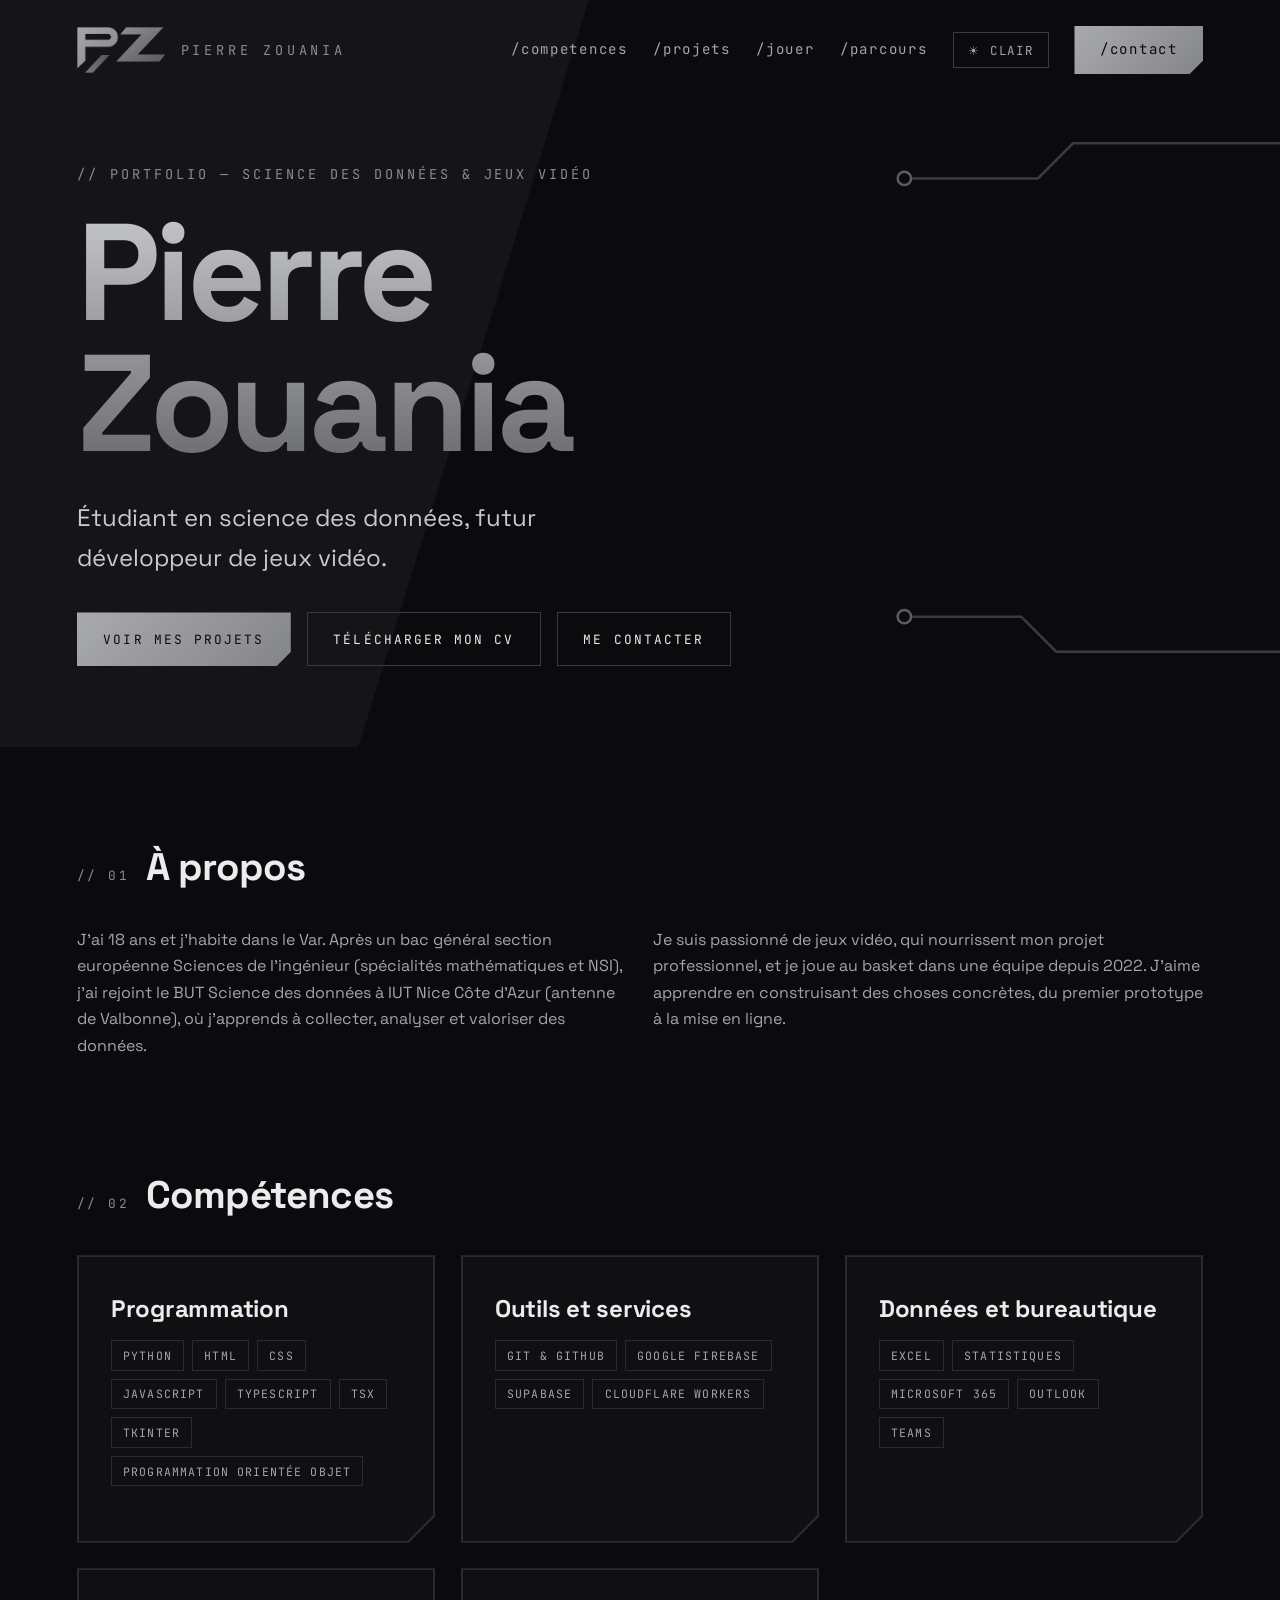
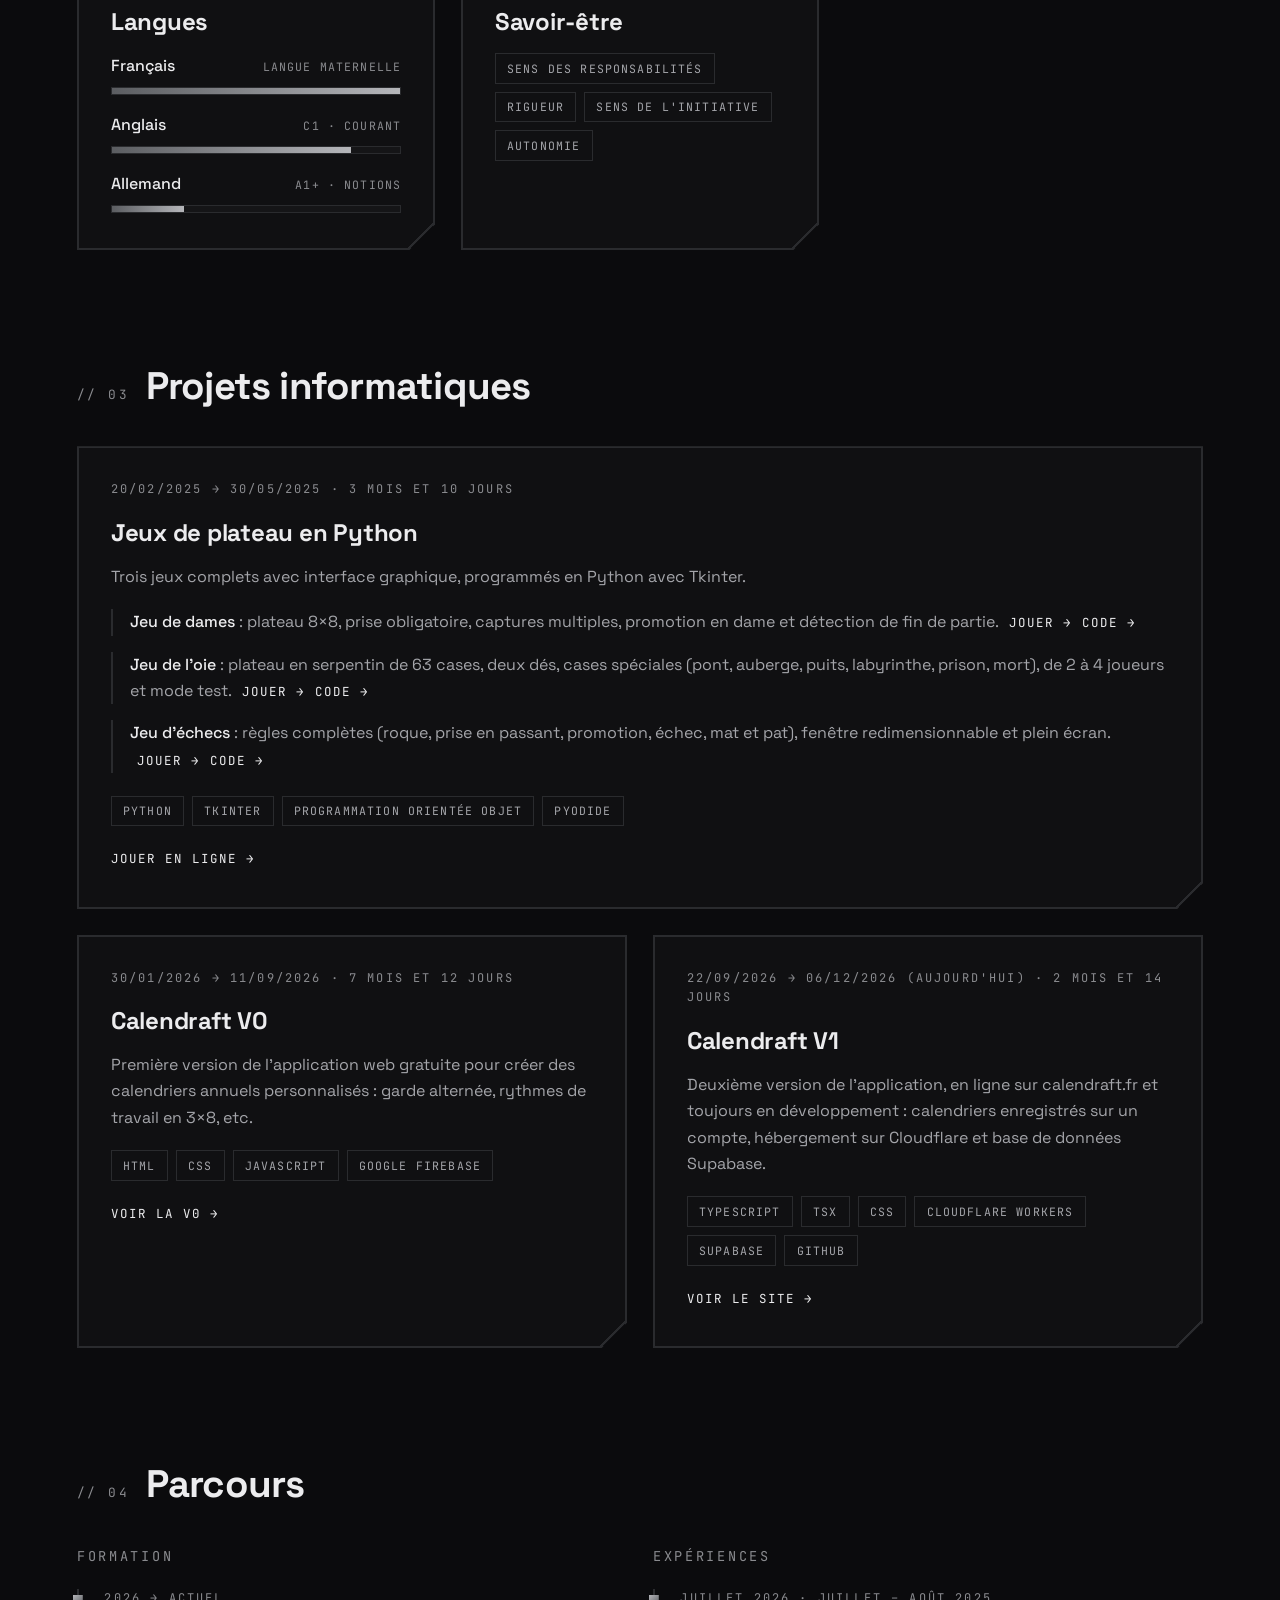
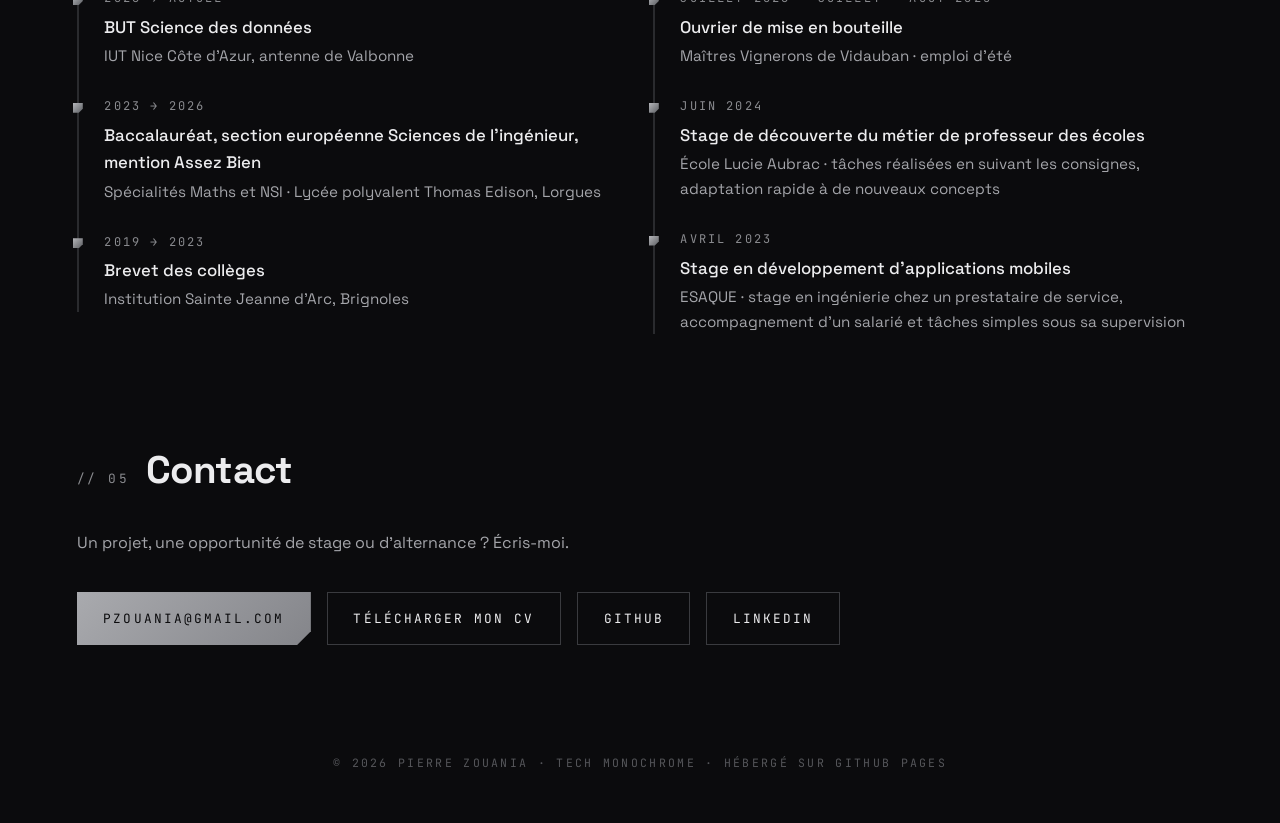
==== commit 86963827: "Update location in personal description" ====
--- a/index.html
+++ b/index.html
@@ -51,7 +51,7 @@
     <section id="apropos">
       <h2><span>// 01</span> À propos</h2>
       <div class="grid two">
-        <p>J'ai 18 ans et j'habite dans le Var. Après un bac général section européenne Sciences de l'ingénieur (spécialités mathématiques et NSI), j'ai rejoint le BUT Science des données à Valbonne, où j'apprends à collecter, analyser et valoriser des données.</p>
+        <p>J'ai 18 ans et j'habite dans le Var. Après un bac général section européenne Sciences de l'ingénieur (spécialités mathématiques et NSI), j'ai rejoint le BUT Science des données à IUT Nice Côte d'Azur (antenne de Valbonne), où j'apprends à collecter, analyser et valoriser des données.</p>
         <p>Je suis passionné de jeux vidéo, qui nourrissent mon projet professionnel, et je joue au basket dans une équipe depuis 2022. J'aime apprendre en construisant des choses concrètes, du premier prototype à la mise en ligne.</p>
       </div>
     </section>
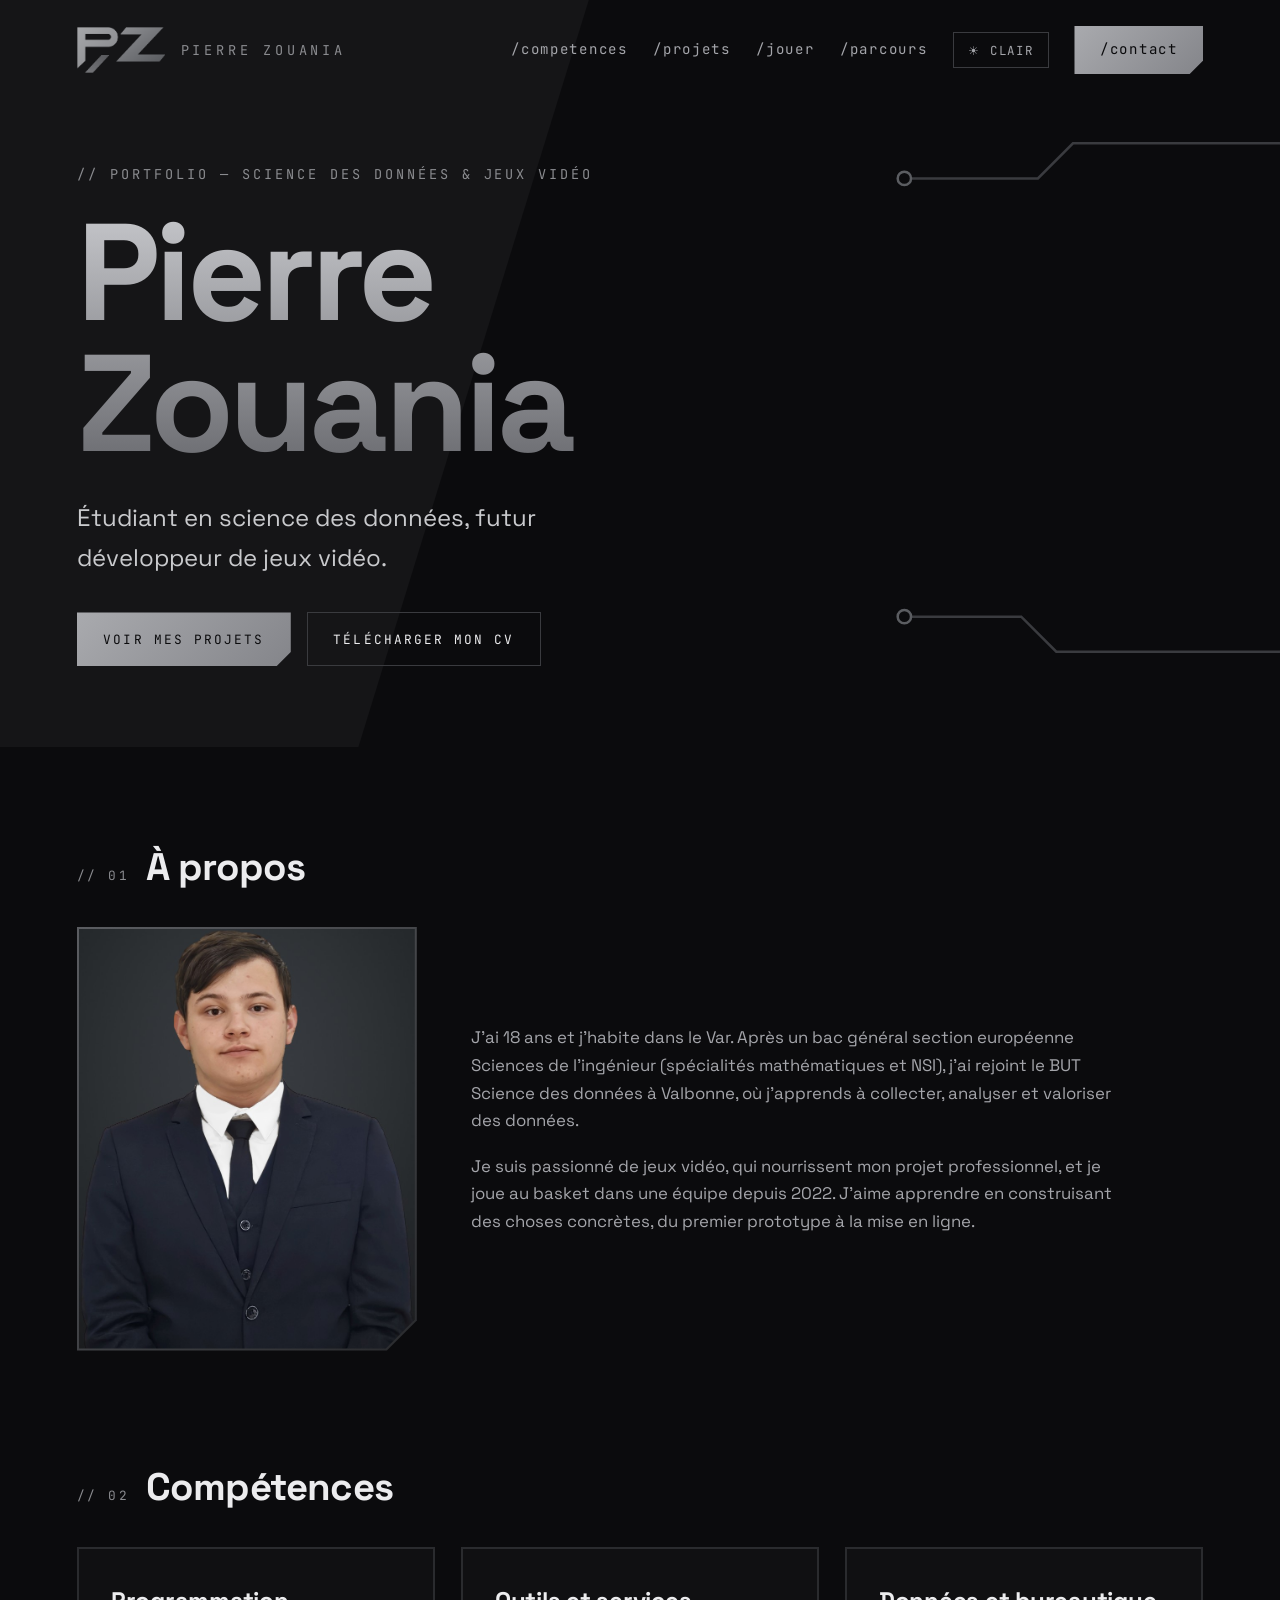
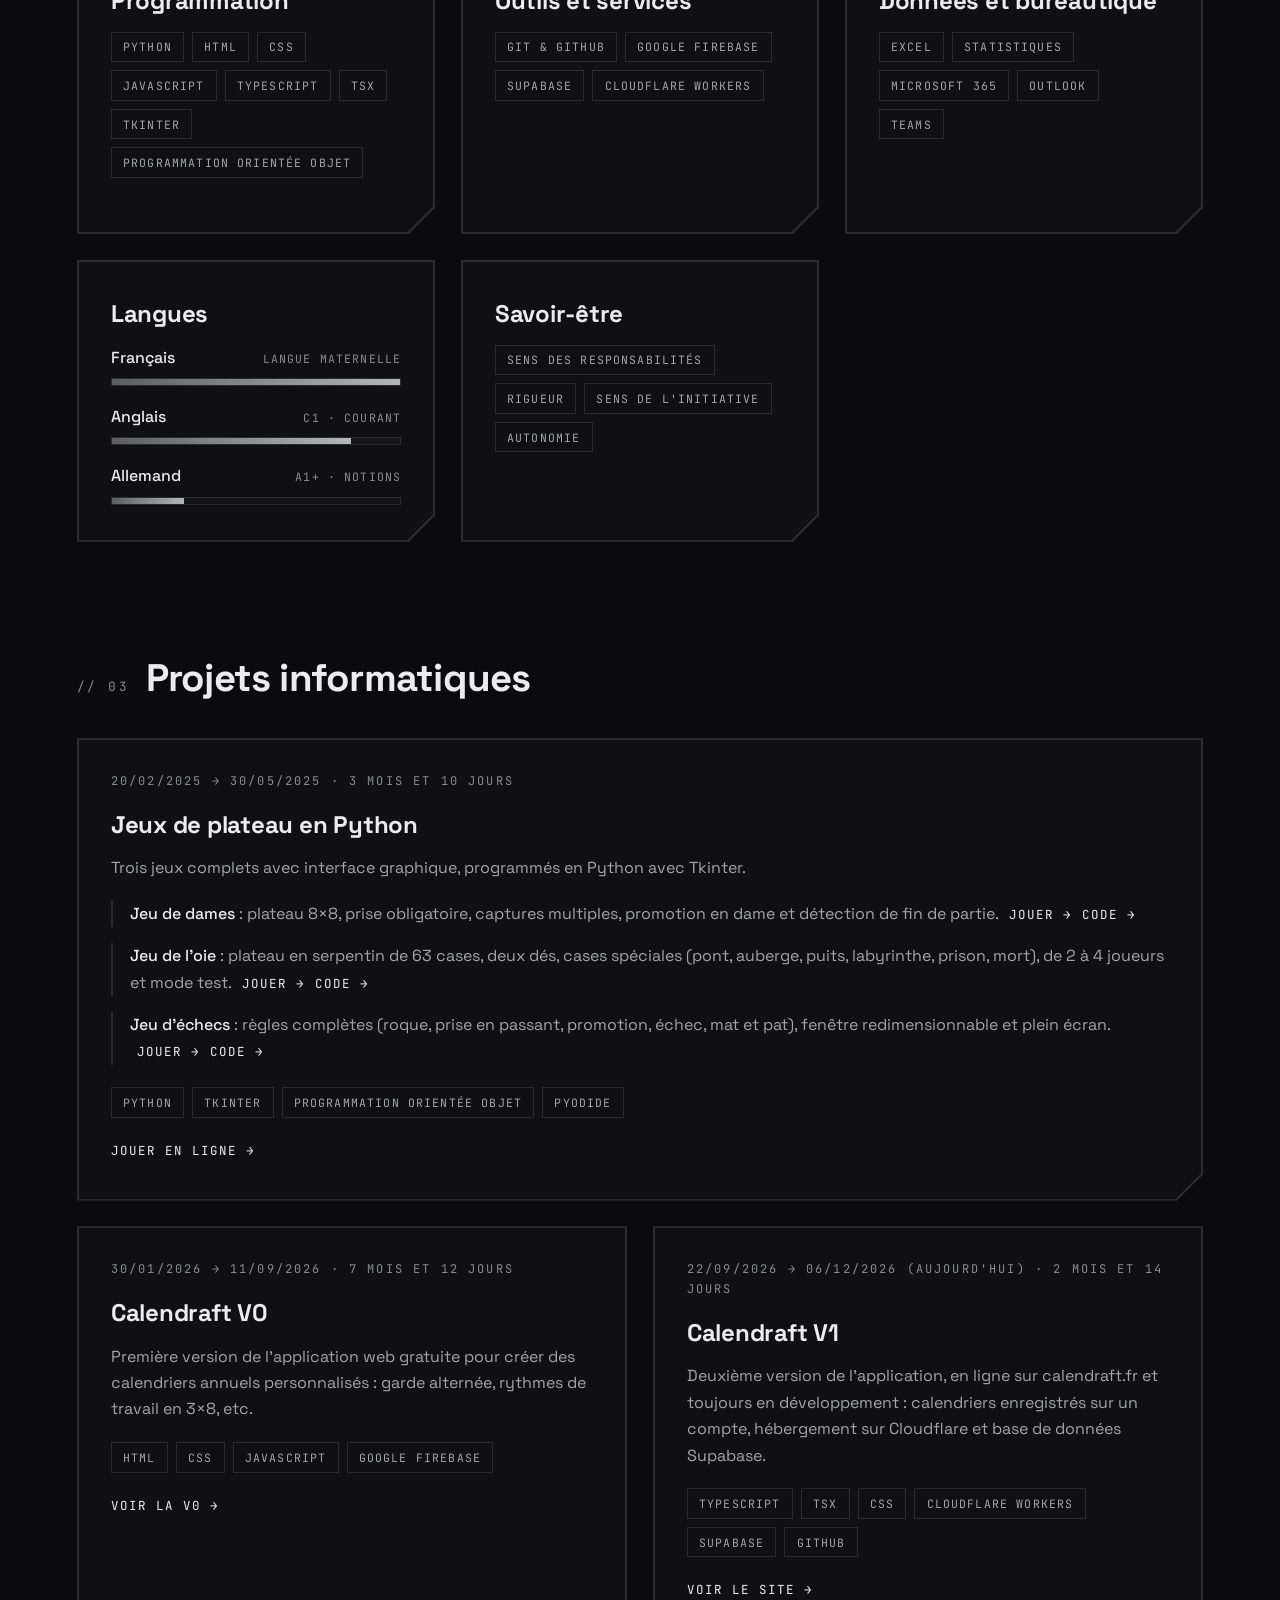
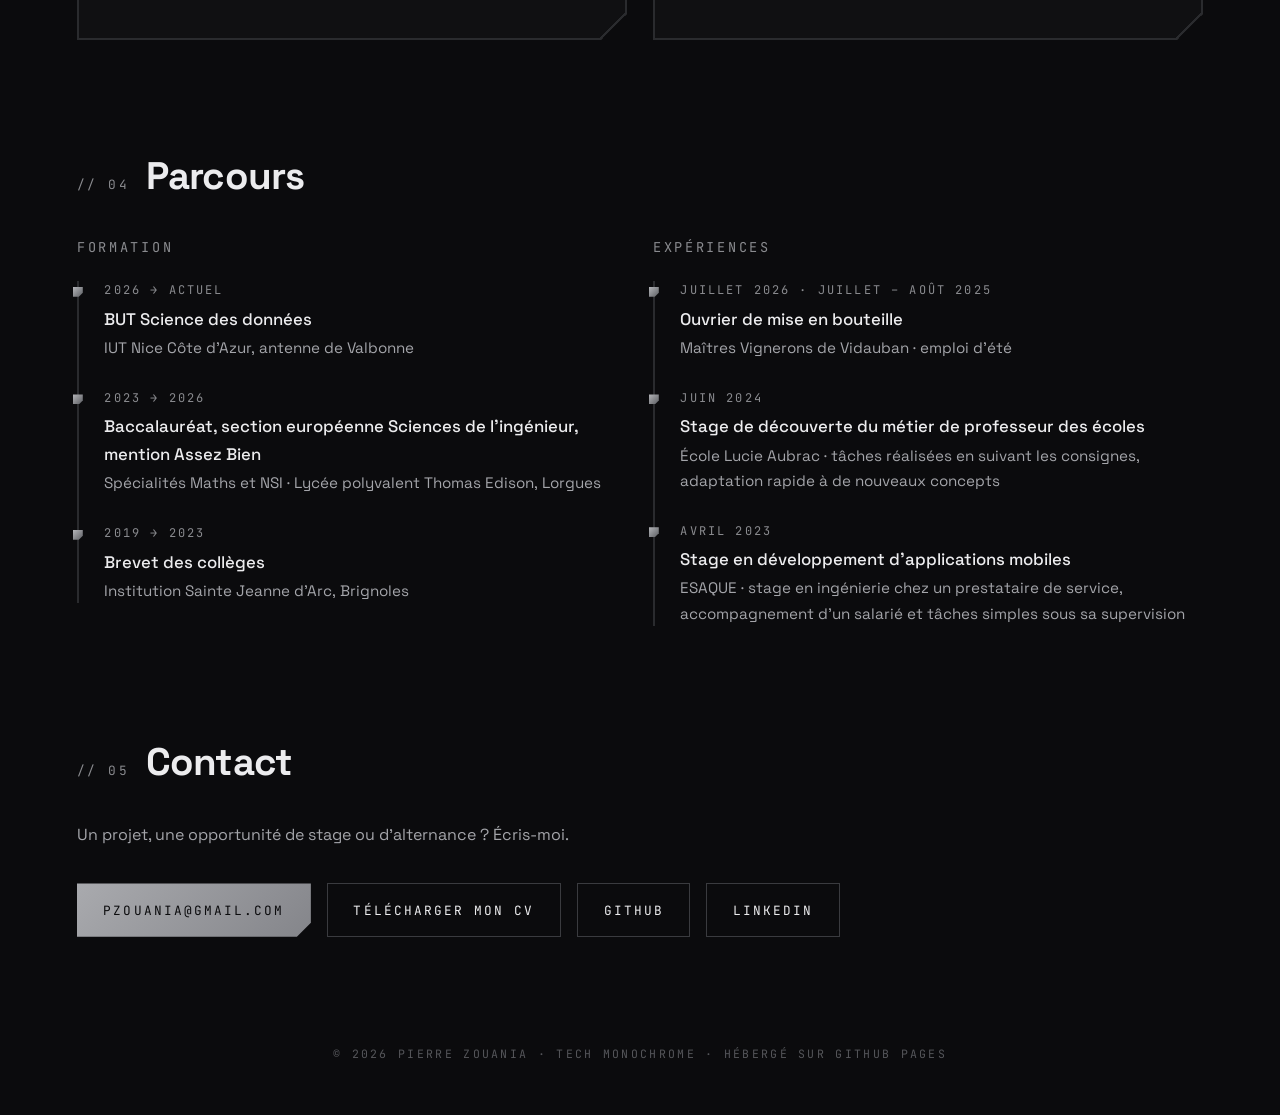
==== commit 35118b34: "Add files via upload" ====
--- a/index.html
+++ b/index.html
@@ -41,7 +41,6 @@
         <div class="cta">
           <a class="btn primary" href="#projets">Voir mes projets</a>
           <a class="btn" href="cv/CV_Pierre_Zouania.pdf" download>Télécharger mon CV</a>
-          <a class="btn" href="#contact">Me contacter</a>
         </div>
       </section>
     </main>
@@ -50,9 +49,14 @@
   <main>
     <section id="apropos">
       <h2><span>// 01</span> À propos</h2>
-      <div class="grid two">
-        <p>J'ai 18 ans et j'habite dans le Var. Après un bac général section européenne Sciences de l'ingénieur (spécialités mathématiques et NSI), j'ai rejoint le BUT Science des données à IUT Nice Côte d'Azur (antenne de Valbonne), où j'apprends à collecter, analyser et valoriser des données.</p>
-        <p>Je suis passionné de jeux vidéo, qui nourrissent mon projet professionnel, et je joue au basket dans une équipe depuis 2022. J'aime apprendre en construisant des choses concrètes, du premier prototype à la mise en ligne.</p>
+      <div class="apropos-grid">
+        <figure class="photo">
+          <img src="photo.jpg" alt="Portrait de Pierre Zouania" width="800" height="1000" loading="lazy">
+        </figure>
+        <div class="textes">
+          <p>J'ai 18 ans et j'habite dans le Var. Après un bac général section européenne Sciences de l'ingénieur (spécialités mathématiques et NSI), j'ai rejoint le BUT Science des données à Valbonne, où j'apprends à collecter, analyser et valoriser des données.</p>
+          <p>Je suis passionné de jeux vidéo, qui nourrissent mon projet professionnel, et je joue au basket dans une équipe depuis 2022. J'aime apprendre en construisant des choses concrètes, du premier prototype à la mise en ligne.</p>
+        </div>
       </div>
     </section>
 
--- a/style.css
+++ b/style.css
@@ -147,7 +147,15 @@
 .grid.three { grid-template-columns: repeat(3, 1fr); }
 @media (max-width: 1000px) { .grid.three { grid-template-columns: repeat(2, 1fr); } }
 @media (max-width: 760px) { .grid.two, .grid.three { grid-template-columns: 1fr; } }
-#apropos .grid p { margin: 0; color: var(--muted); max-width: 60ch; }
+#apropos .textes p { margin: 0 0 1.1rem; color: var(--muted); max-width: 60ch; font-size: 1.05rem; }
+.apropos-grid { display: grid; grid-template-columns: minmax(220px, 340px) 1fr; gap: clamp(1.6rem, 5vw, 3.4rem); align-items: center; }
+.photo {
+  margin: 0; padding: 2px; width: 100%;
+  background: linear-gradient(135deg, var(--mid), var(--line));
+  clip-path: polygon(0 0, 100% 0, 100% calc(100% - 30px), calc(100% - 30px) 100%, 0 100%);
+}
+.photo img { display: block; width: 100%; height: auto; clip-path: polygon(0 0, 100% 0, 100% calc(100% - 29px), calc(100% - 29px) 100%, 0 100%); }
+@media (max-width: 760px) { .apropos-grid { grid-template-columns: 1fr; } .photo { max-width: 320px; } }
 
 /* Cartes à coin coupé */
 .card {
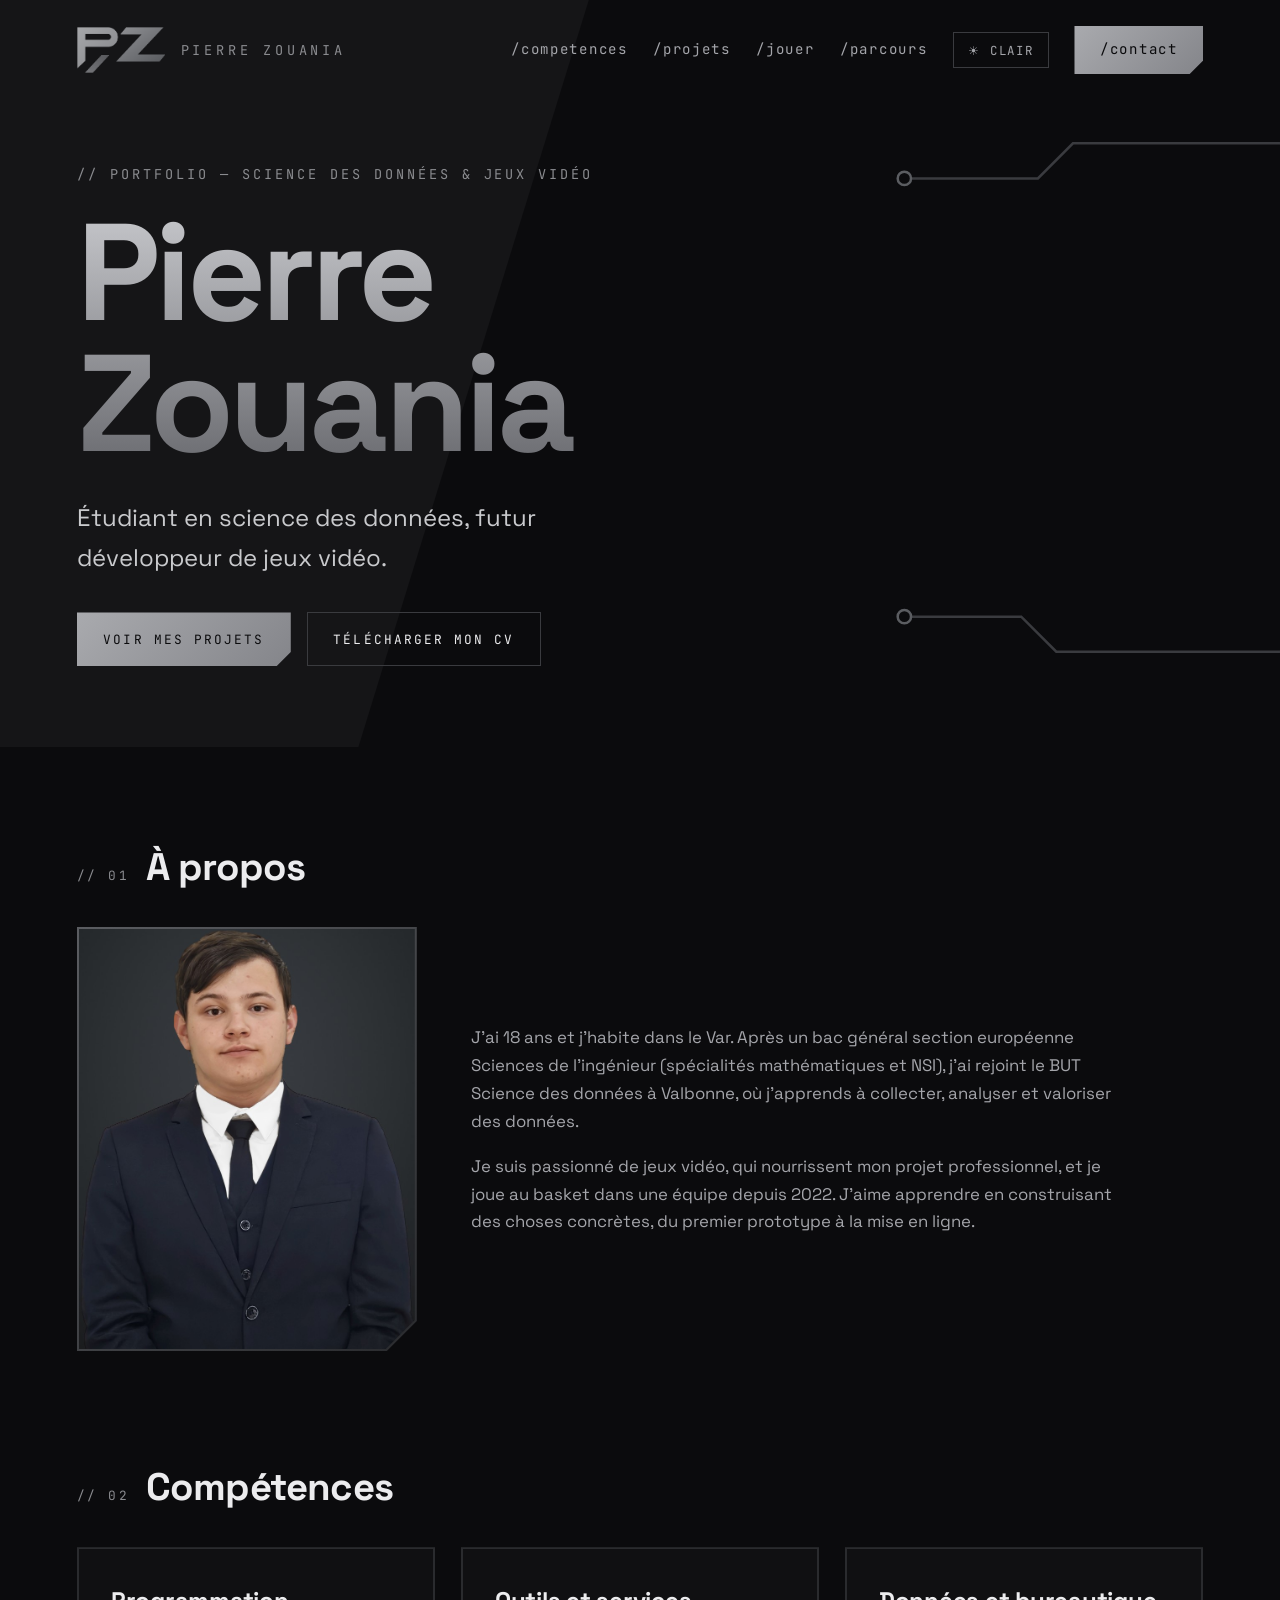
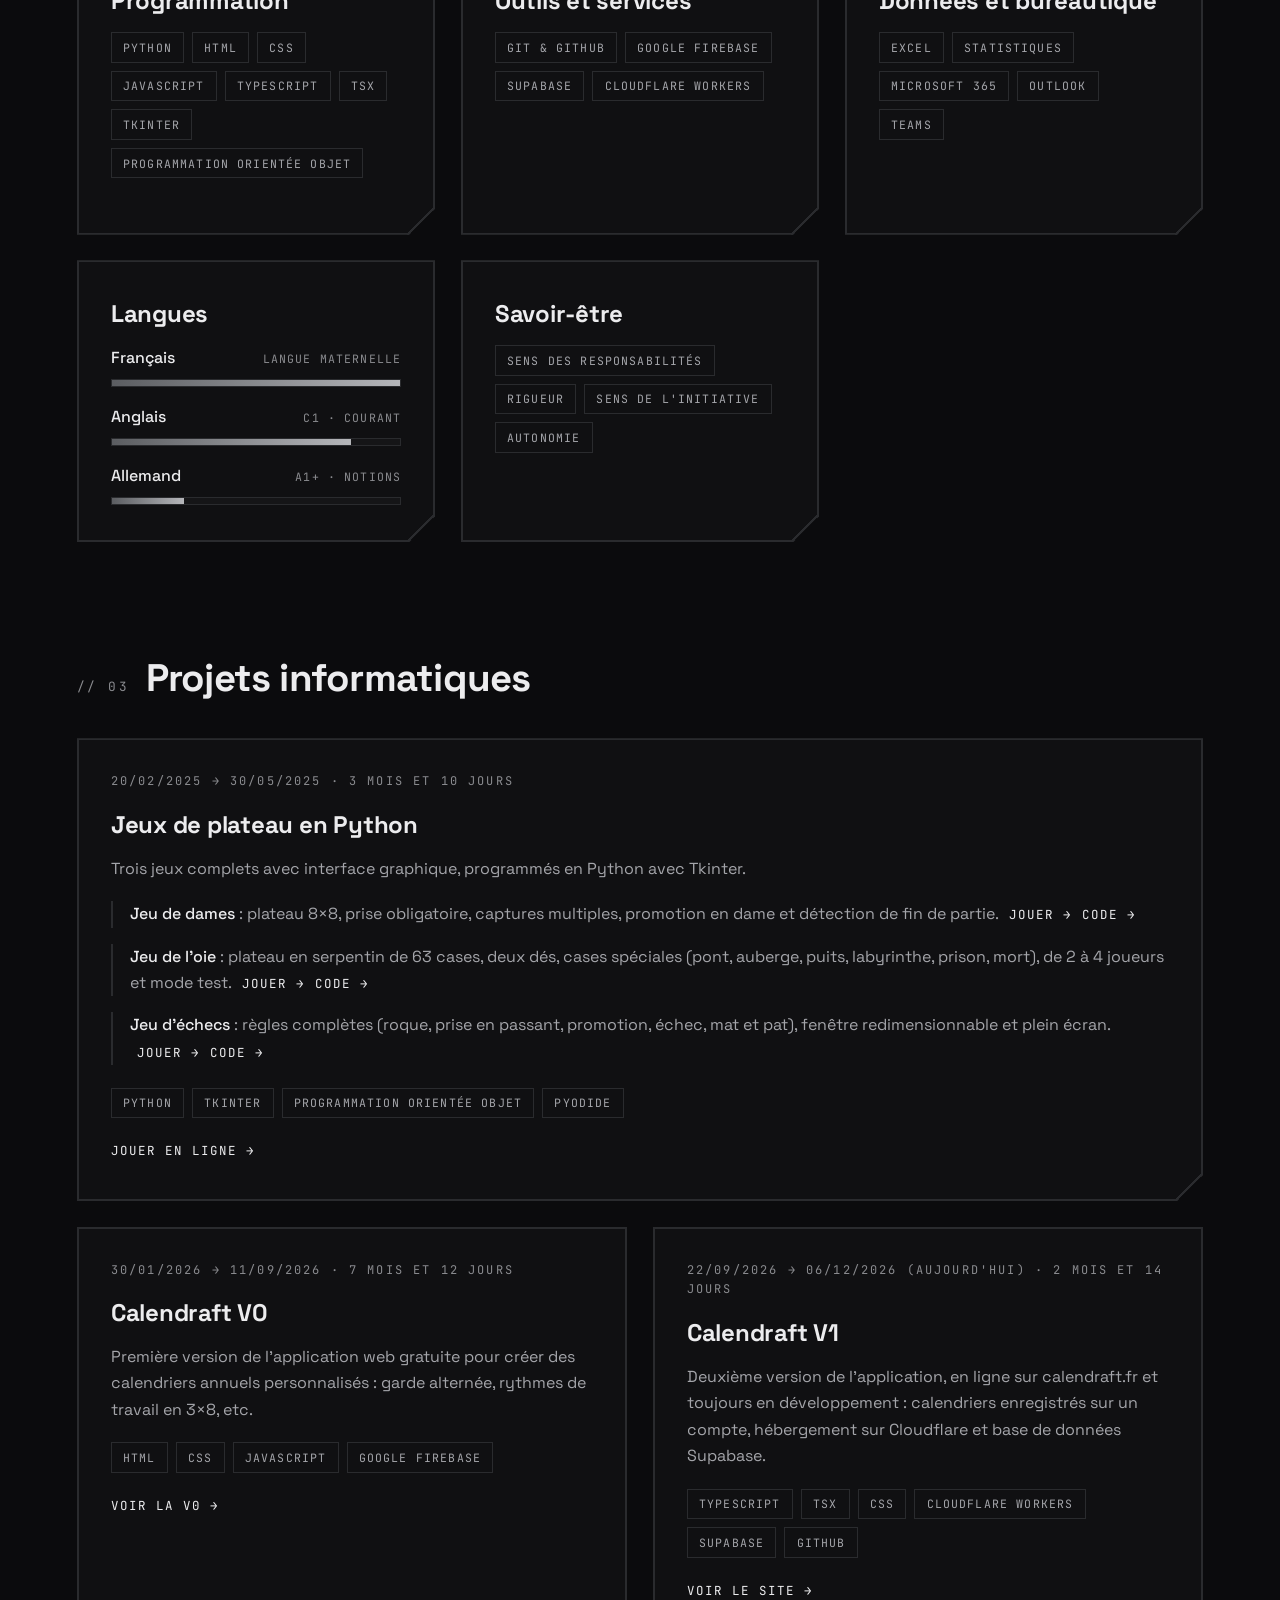
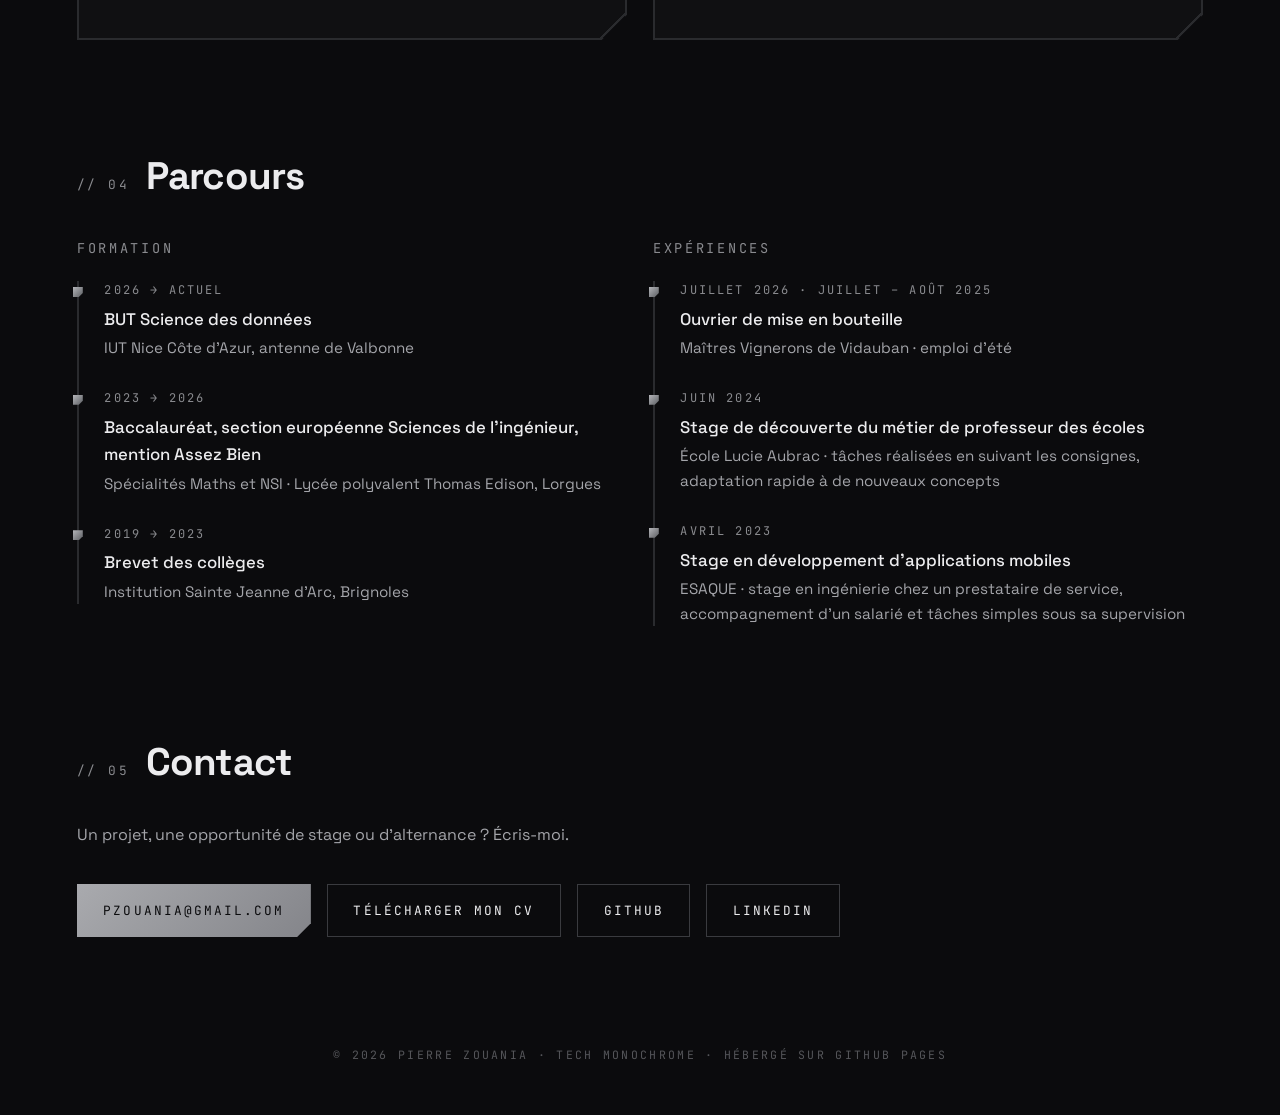
==== commit c989e399: "Add files via upload" ====
--- a/index.html
+++ b/index.html
@@ -96,9 +96,9 @@
           <h3>Jeux de plateau en Python</h3>
           <p>Trois jeux complets avec interface graphique, programmés en Python avec Tkinter.</p>
           <ul class="games">
-            <li><strong>Jeu de dames</strong> : plateau 8×8, prise obligatoire, captures multiples, promotion en dame et détection de fin de partie. <a class="link" href="jouer.html#dames">Jouer →</a> <a class="link" href="python/jeu_de_dames.py" target="_blank" rel="noopener">Code →</a></li>
-            <li><strong>Jeu de l'oie</strong> : plateau en serpentin de 63 cases, deux dés, cases spéciales (pont, auberge, puits, labyrinthe, prison, mort), de 2 à 4 joueurs et mode test. <a class="link" href="jouer.html#oie">Jouer →</a> <a class="link" href="python/jeu_de_l_oie.py" target="_blank" rel="noopener">Code →</a></li>
-            <li><strong>Jeu d'échecs</strong> : règles complètes (roque, prise en passant, promotion, échec, mat et pat), fenêtre redimensionnable et plein écran. <a class="link" href="jouer.html#echecs">Jouer →</a> <a class="link" href="python/jeu_d_echecs.py" target="_blank" rel="noopener">Code →</a></li>
+            <li><strong>Jeu de dames</strong> : plateau 8×8, prise obligatoire, captures multiples, promotion en dame et détection de fin de partie. <a class="link" href="jouer.html#dames">Jouer →</a> <a class="link" href="code.html#dames">Code →</a></li>
+            <li><strong>Jeu de l'oie</strong> : plateau en serpentin de 63 cases, deux dés, cases spéciales (pont, auberge, puits, labyrinthe, prison, mort), de 2 à 4 joueurs et mode test. <a class="link" href="jouer.html#oie">Jouer →</a> <a class="link" href="code.html#oie">Code →</a></li>
+            <li><strong>Jeu d'échecs</strong> : règles complètes (roque, prise en passant, promotion, échec, mat et pat), fenêtre redimensionnable et plein écran. <a class="link" href="jouer.html#echecs">Jouer →</a> <a class="link" href="code.html#echecs">Code →</a></li>
           </ul>
           <ul class="chips"><li>Python</li><li>Tkinter</li><li>Programmation orientée objet</li><li>Pyodide</li></ul>
           <a class="link" href="jouer.html">Jouer en ligne →</a>
--- a/style.css
+++ b/style.css
@@ -154,8 +154,8 @@
   background: linear-gradient(135deg, var(--mid), var(--line));
   clip-path: polygon(0 0, 100% 0, 100% calc(100% - 30px), calc(100% - 30px) 100%, 0 100%);
 }
-.photo img { display: block; width: 100%; height: auto; clip-path: polygon(0 0, 100% 0, 100% calc(100% - 29px), calc(100% - 29px) 100%, 0 100%); }
-@media (max-width: 760px) { .apropos-grid { grid-template-columns: 1fr; } .photo { max-width: 320px; } }
+.photo img { display: block; width: 100%; height: auto; aspect-ratio: 4 / 5; object-fit: cover; object-position: center top; clip-path: polygon(0 0, 100% 0, 100% calc(100% - 29px), calc(100% - 29px) 100%, 0 100%); }
+@media (max-width: 760px) { .apropos-grid { grid-template-columns: 1fr; justify-items: center; } .photo { max-width: 260px; } .photo img { aspect-ratio: 1 / 1; } #apropos .textes { width: 100%; } }
 
 /* Cartes à coin coupé */
 .card {
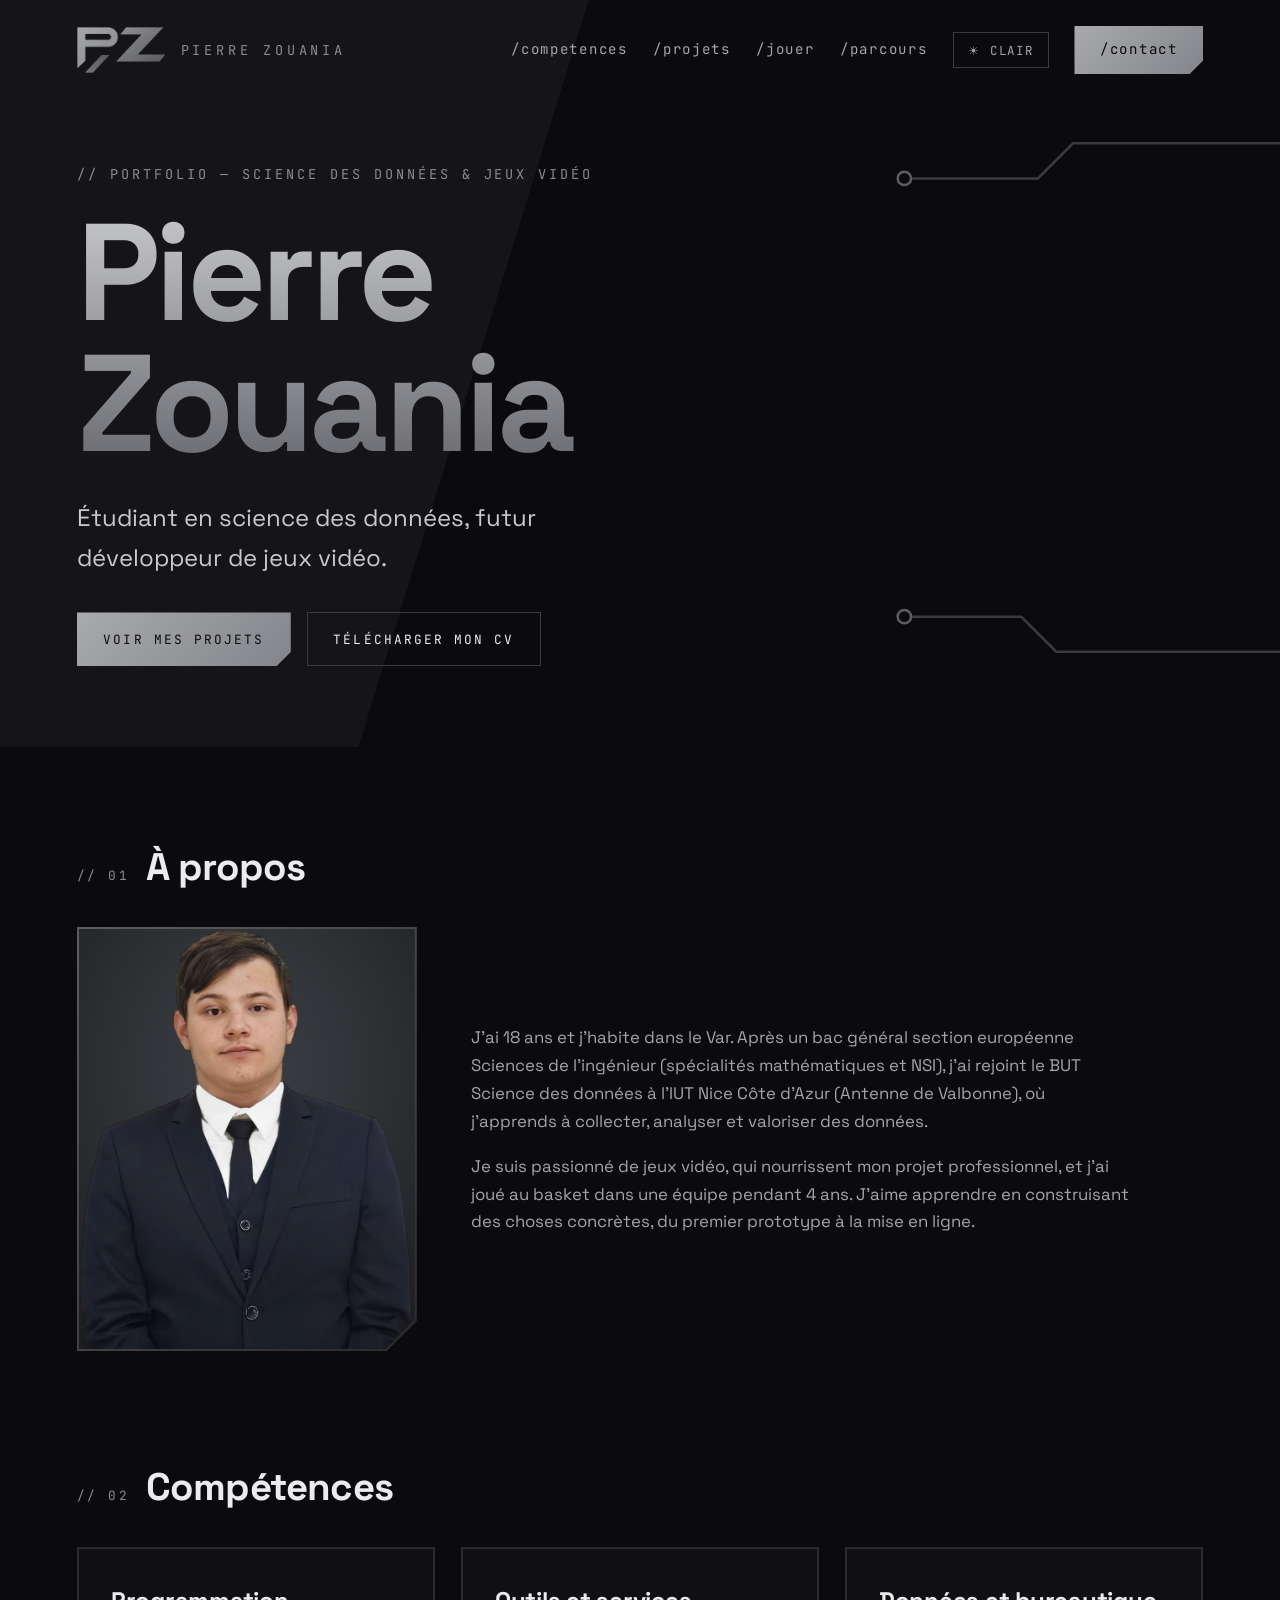
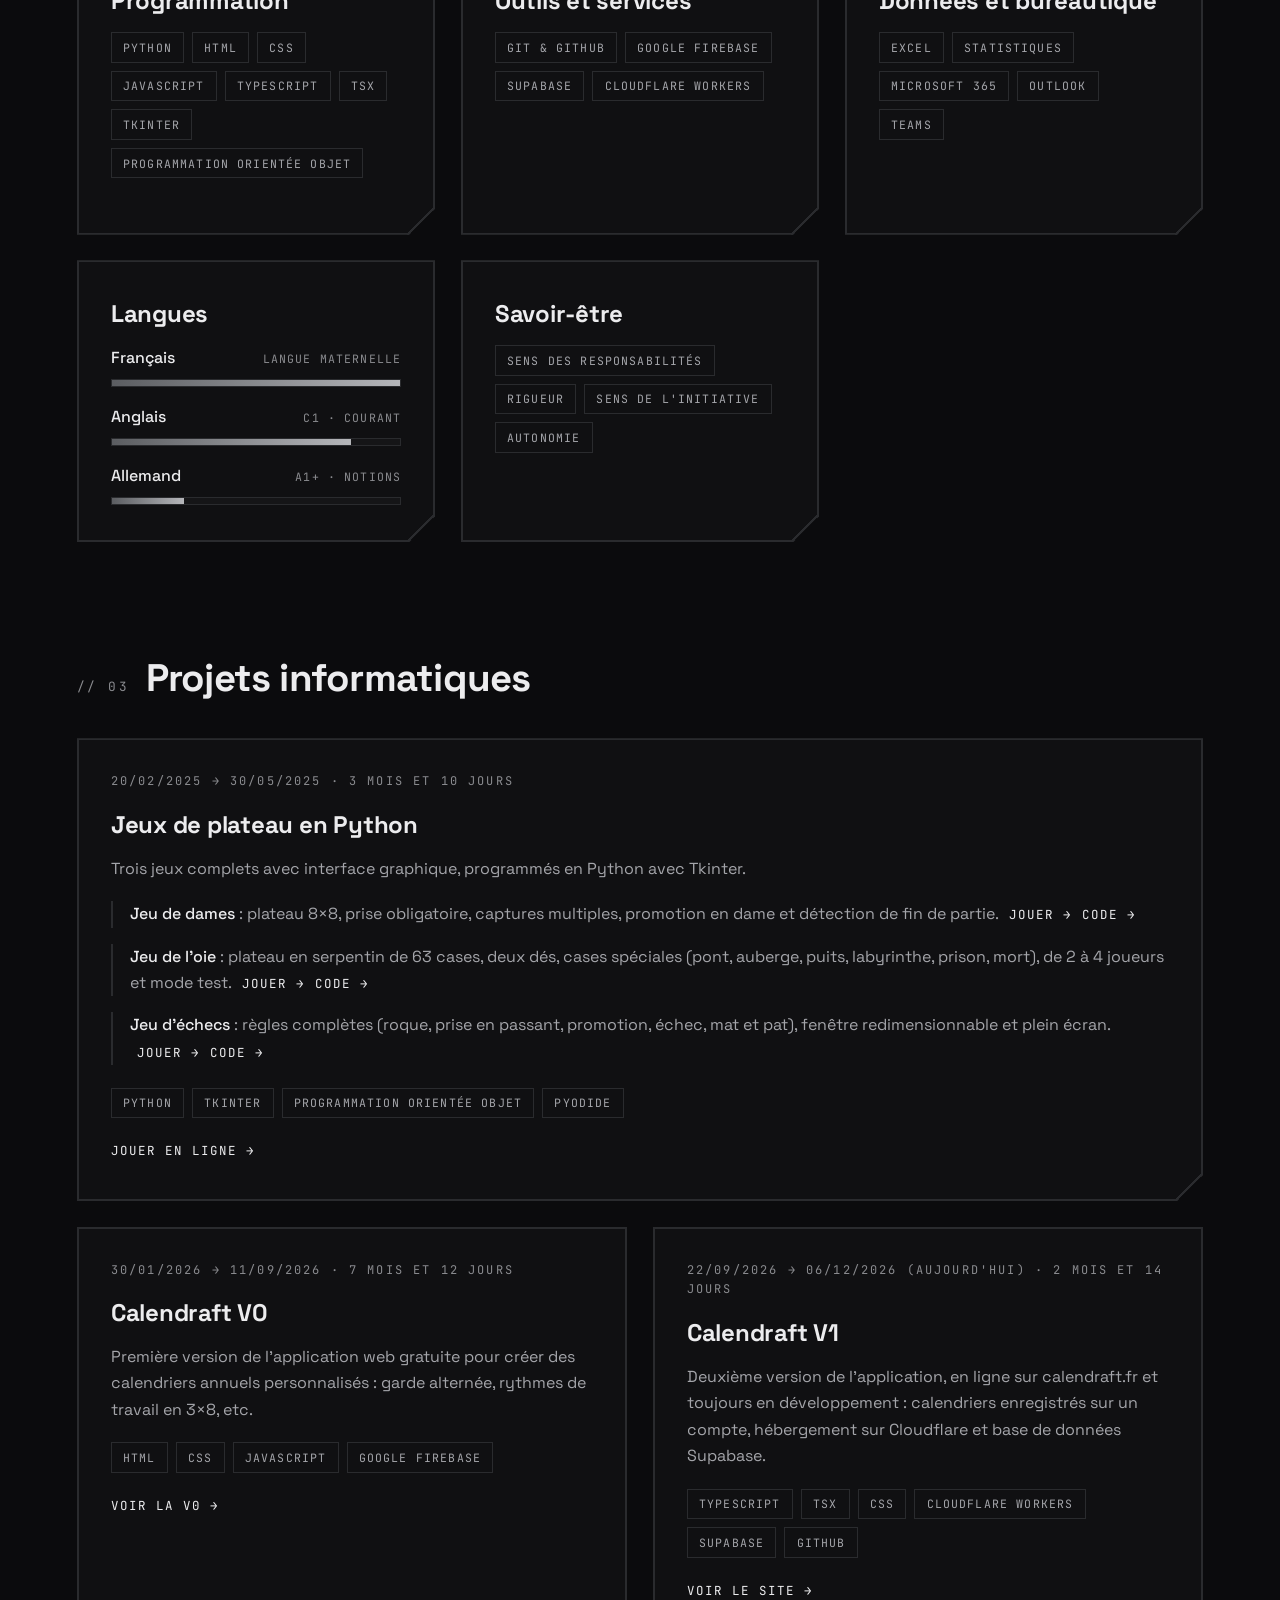
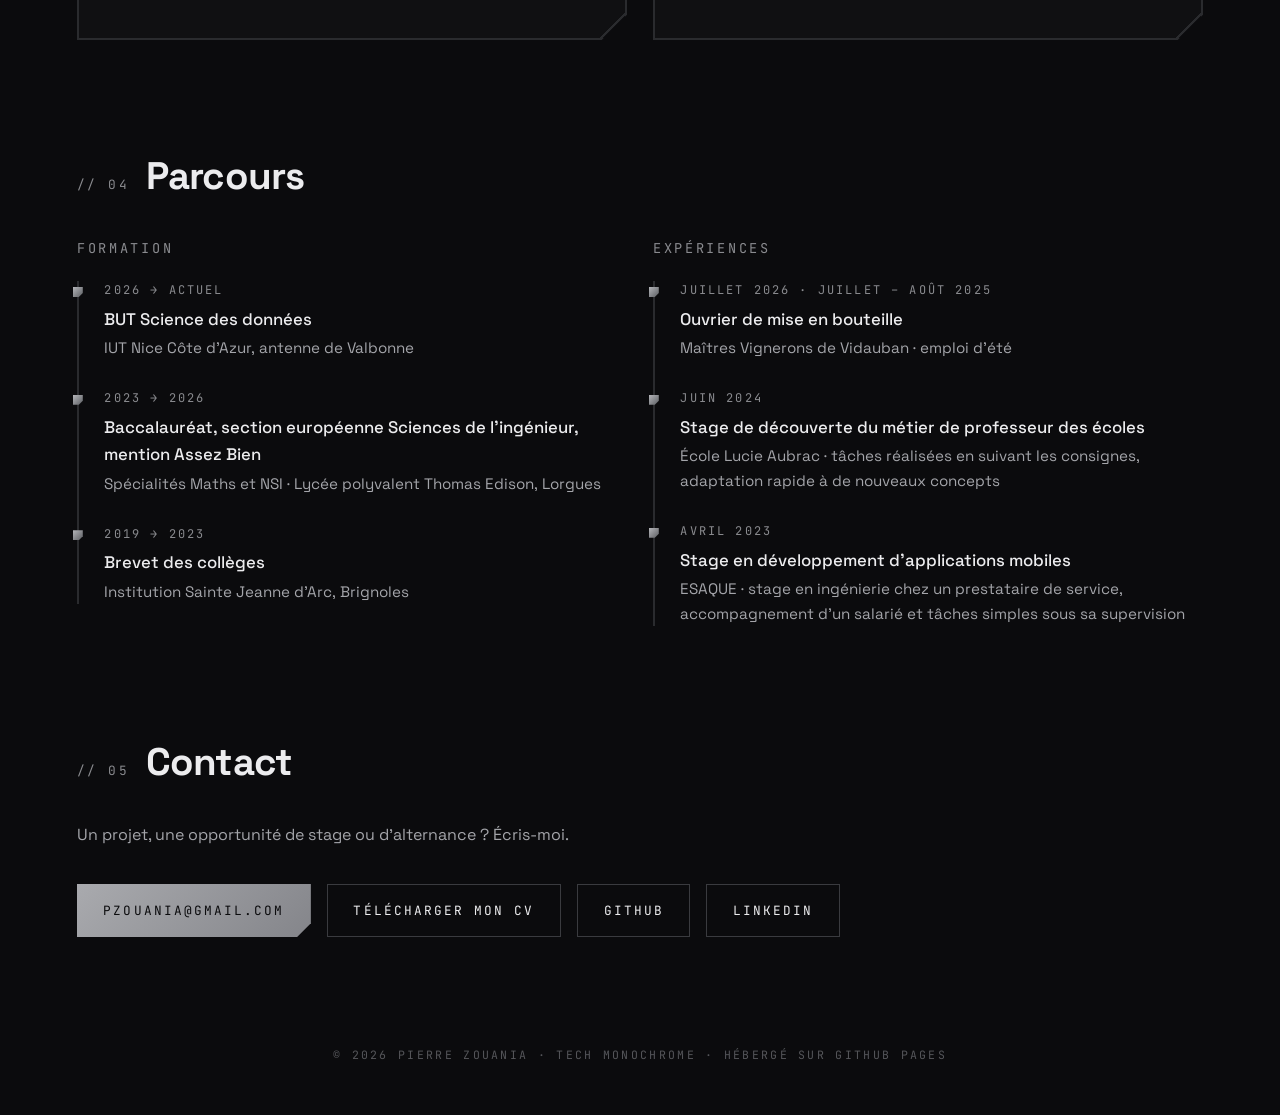
==== commit c7a5e7df: "Update personal information in index.html" ====
--- a/index.html
+++ b/index.html
@@ -54,8 +54,8 @@
           <img src="photo.jpg" alt="Portrait de Pierre Zouania" width="800" height="1000" loading="lazy">
         </figure>
         <div class="textes">
-          <p>J'ai 18 ans et j'habite dans le Var. Après un bac général section européenne Sciences de l'ingénieur (spécialités mathématiques et NSI), j'ai rejoint le BUT Science des données à Valbonne, où j'apprends à collecter, analyser et valoriser des données.</p>
-          <p>Je suis passionné de jeux vidéo, qui nourrissent mon projet professionnel, et je joue au basket dans une équipe depuis 2022. J'aime apprendre en construisant des choses concrètes, du premier prototype à la mise en ligne.</p>
+          <p>J'ai 18 ans et j'habite dans le Var. Après un bac général section européenne Sciences de l'ingénieur (spécialités mathématiques et NSI), j'ai rejoint le BUT Science des données à l'IUT Nice Côte d'Azur (Antenne de Valbonne), où j'apprends à collecter, analyser et valoriser des données.</p>
+          <p>Je suis passionné de jeux vidéo, qui nourrissent mon projet professionnel, et j'ai joué au basket dans une équipe pendant 4 ans. J'aime apprendre en construisant des choses concrètes, du premier prototype à la mise en ligne.</p>
         </div>
       </div>
     </section>
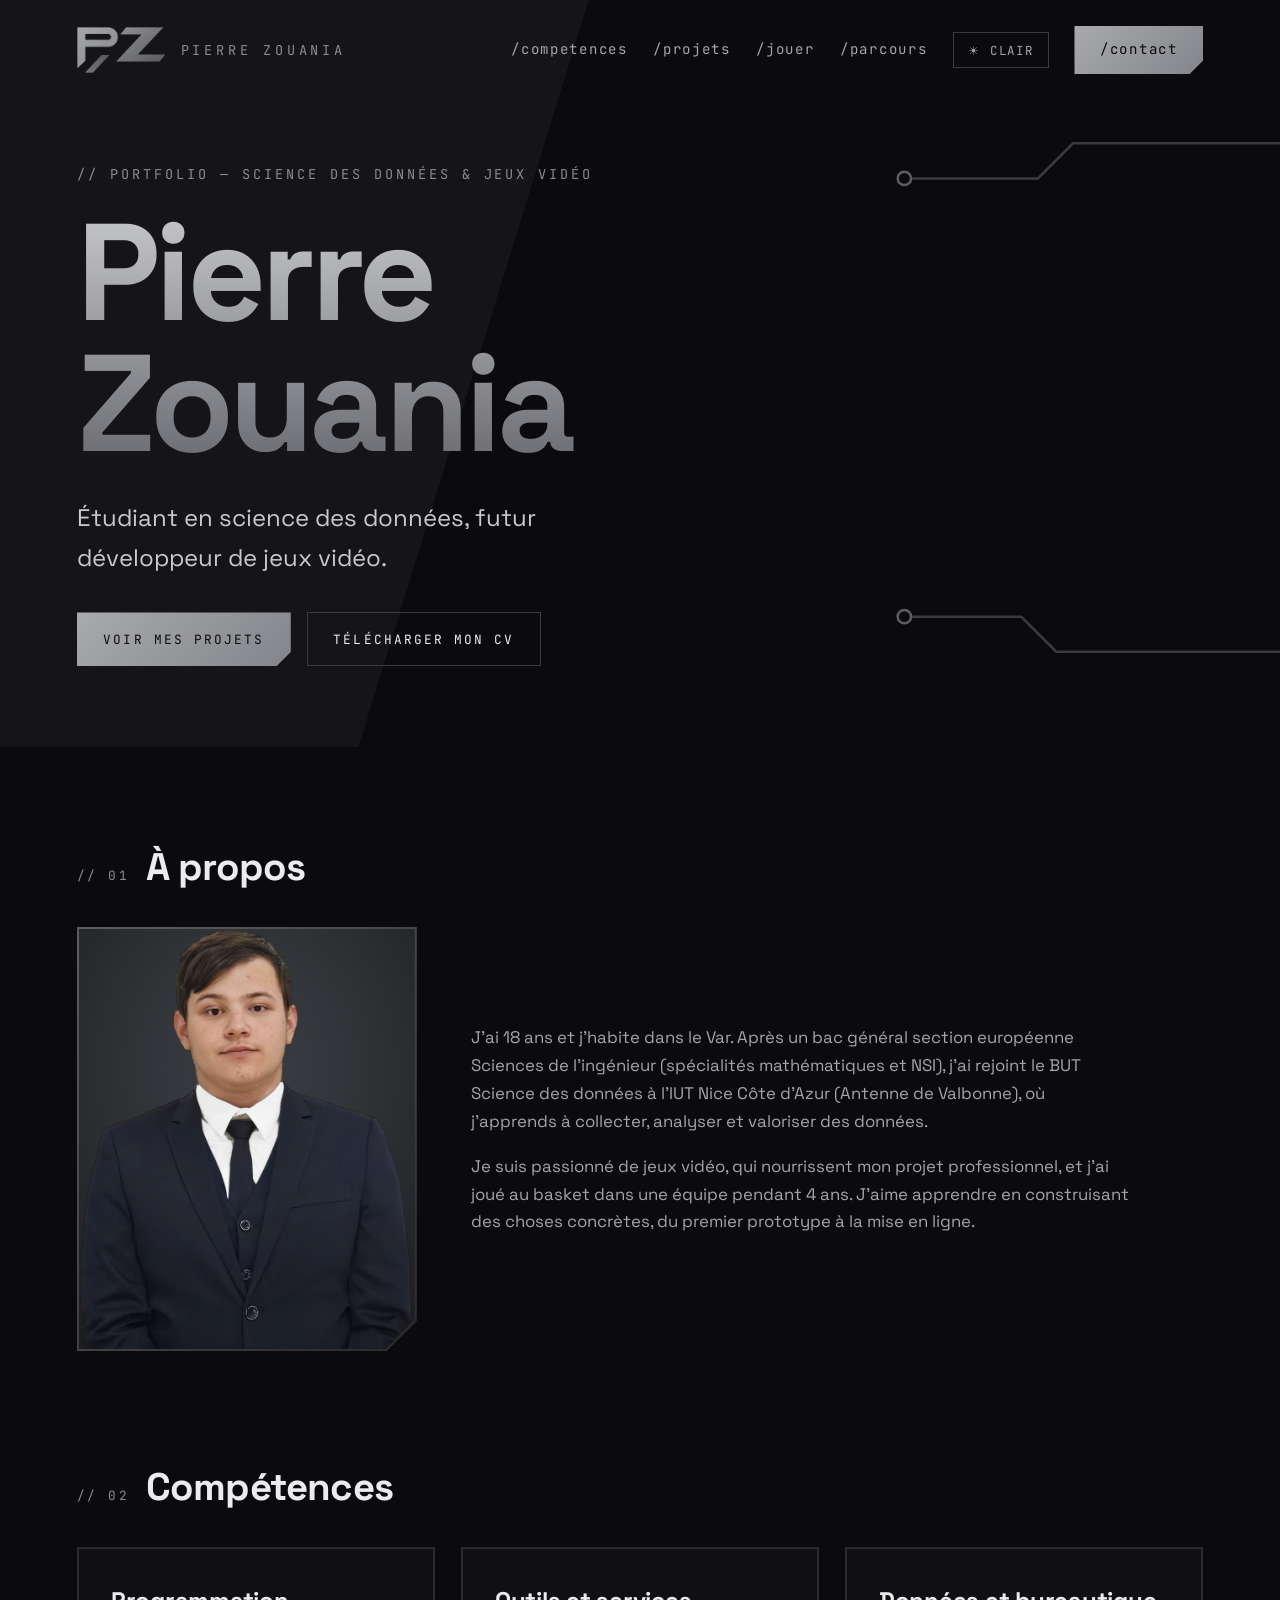
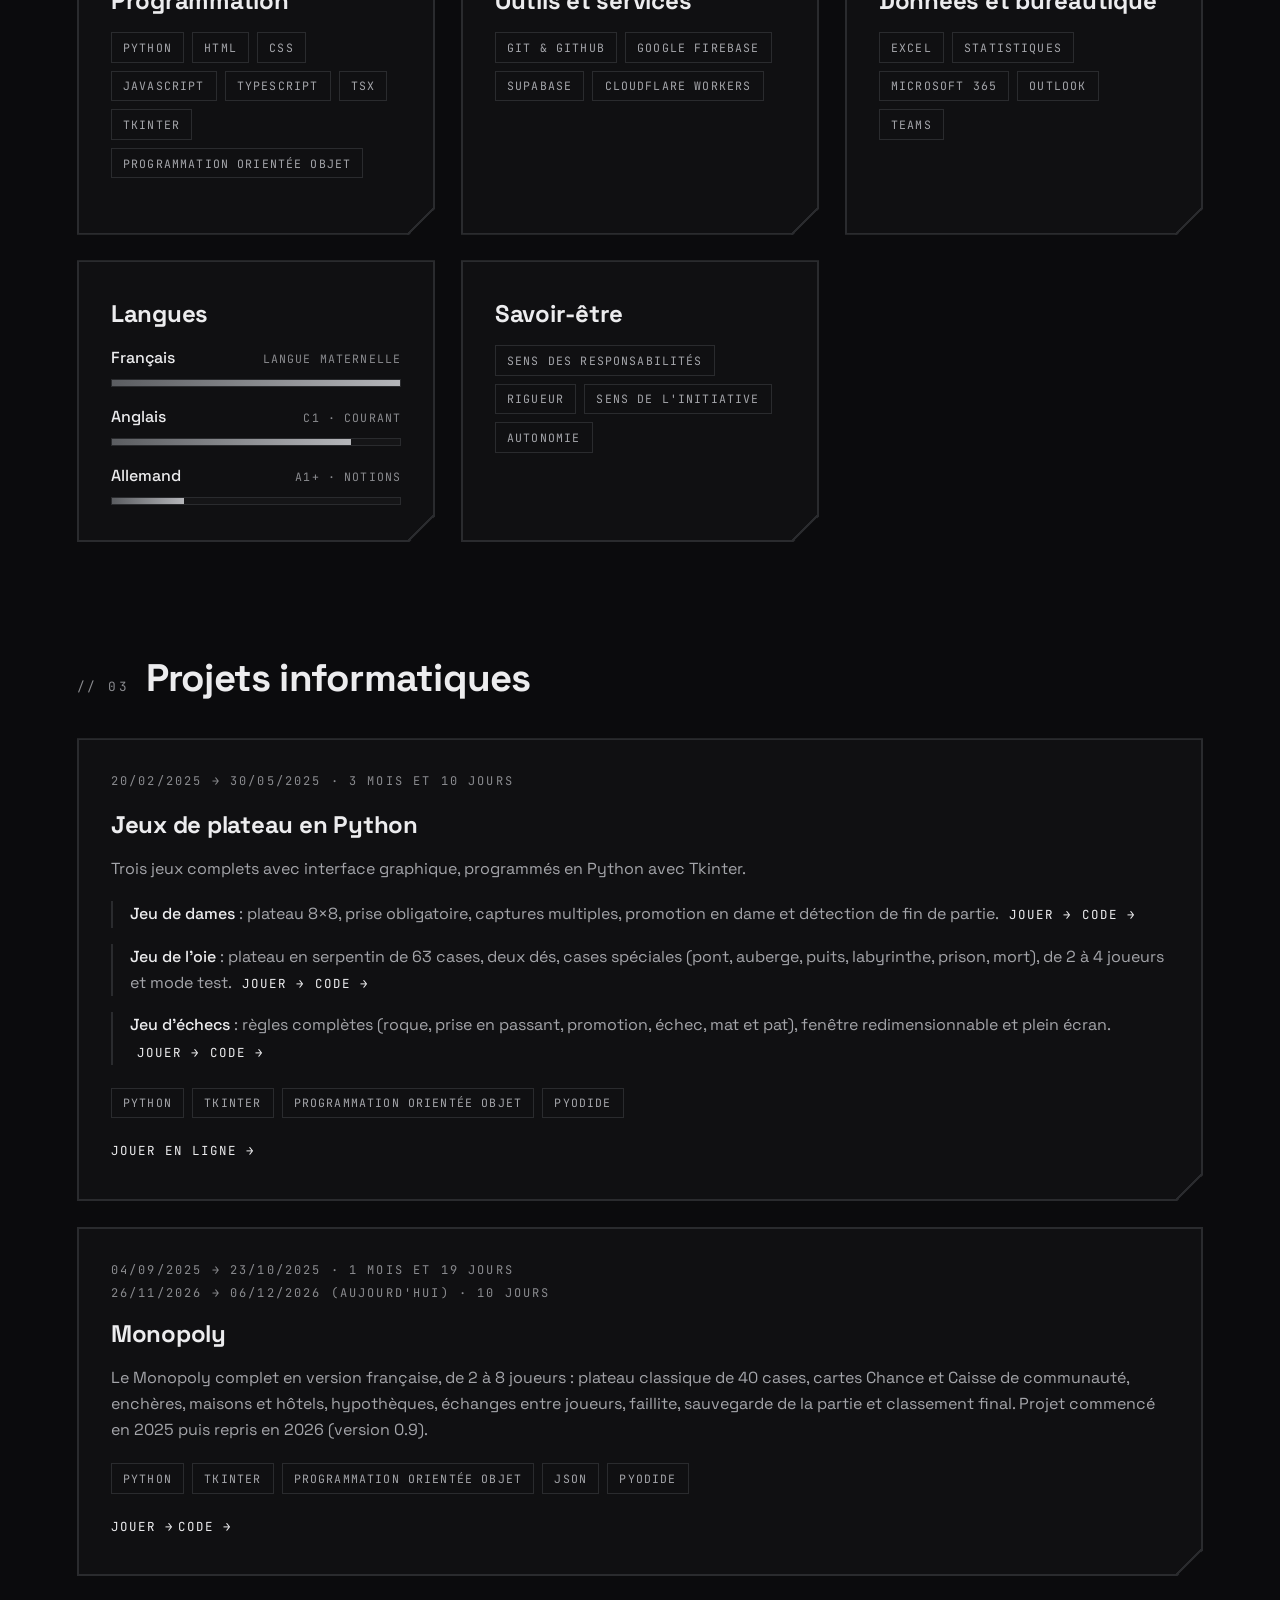
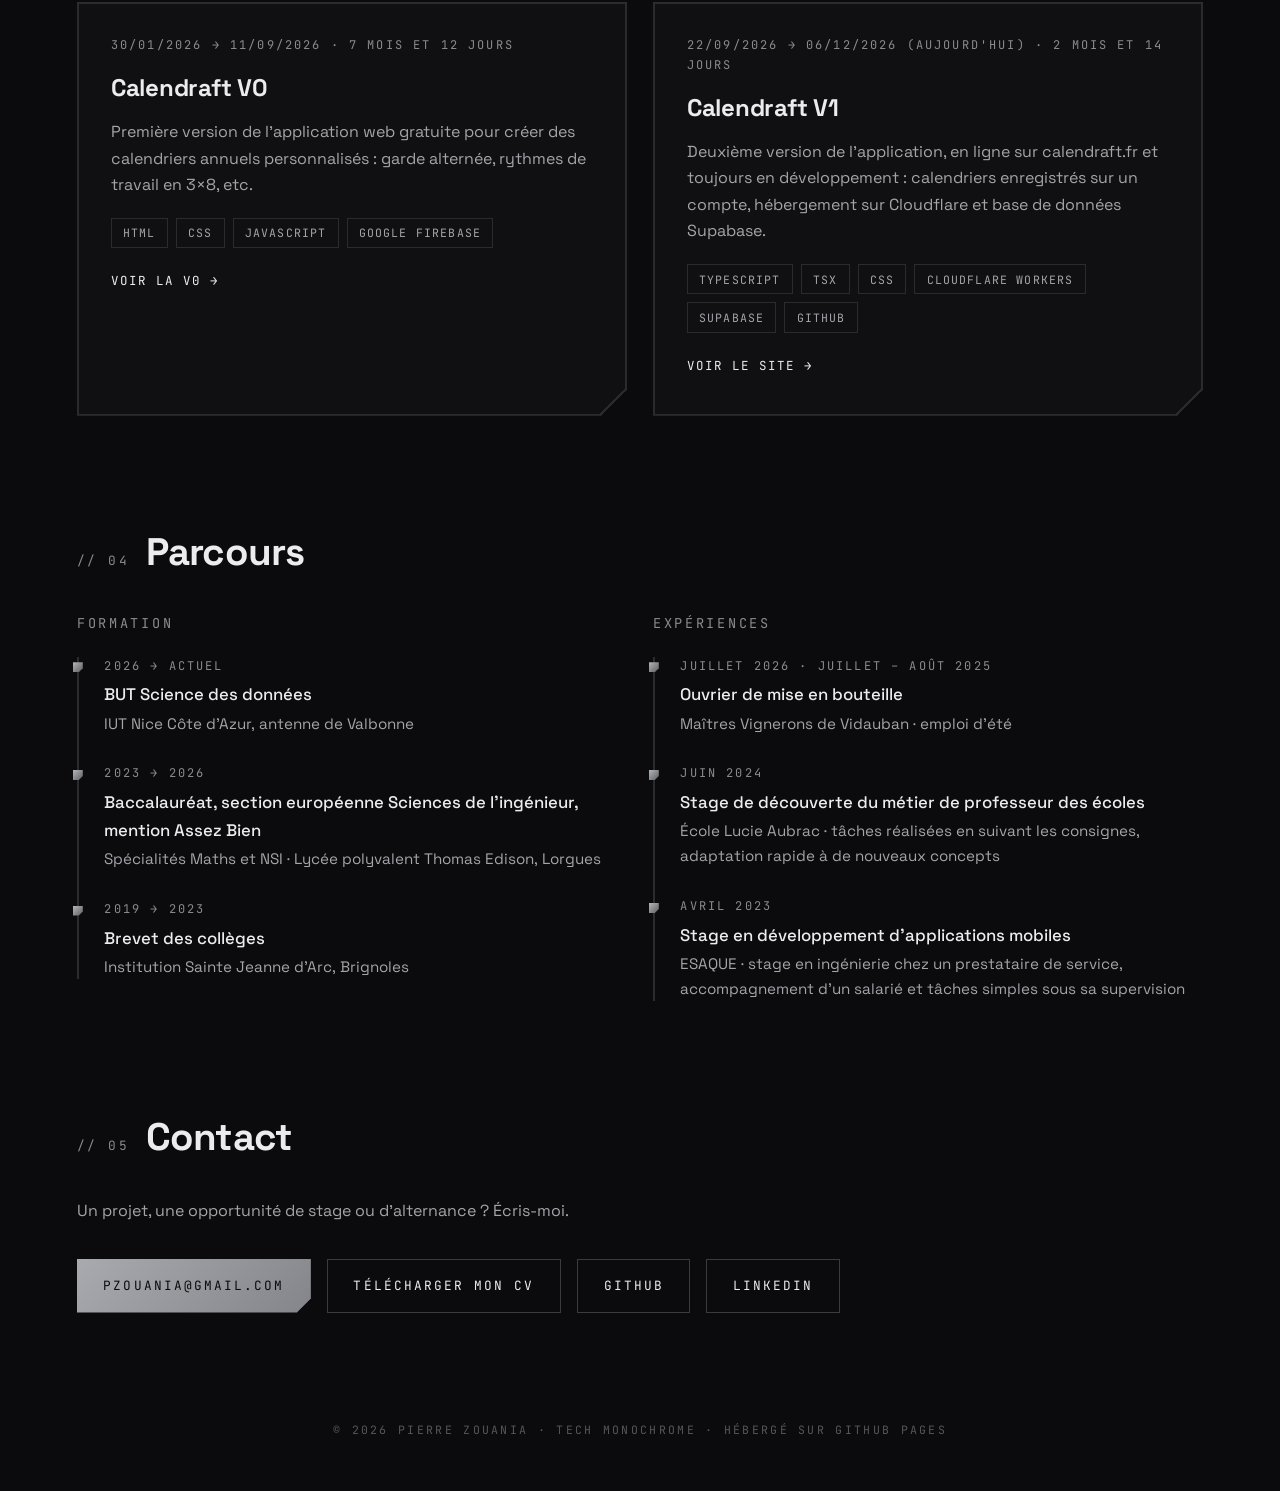
==== commit 99c55264: "Add files via upload" ====
--- a/index.html
+++ b/index.html
@@ -23,7 +23,7 @@
       <nav>
         <a href="#competences">/competences</a>
         <a href="#projets">/projets</a>
-        <a href="jouer.html">/jouer</a>
+        <a href="jouer/">/jouer</a>
         <a href="#parcours">/parcours</a>
         <button id="theme-toggle" type="button" aria-label="Changer de thème"></button>
         <a href="#contact" class="nav-cta">/contact</a>
@@ -96,12 +96,22 @@
           <h3>Jeux de plateau en Python</h3>
           <p>Trois jeux complets avec interface graphique, programmés en Python avec Tkinter.</p>
           <ul class="games">
-            <li><strong>Jeu de dames</strong> : plateau 8×8, prise obligatoire, captures multiples, promotion en dame et détection de fin de partie. <a class="link" href="jouer.html#dames">Jouer →</a> <a class="link" href="code.html#dames">Code →</a></li>
-            <li><strong>Jeu de l'oie</strong> : plateau en serpentin de 63 cases, deux dés, cases spéciales (pont, auberge, puits, labyrinthe, prison, mort), de 2 à 4 joueurs et mode test. <a class="link" href="jouer.html#oie">Jouer →</a> <a class="link" href="code.html#oie">Code →</a></li>
-            <li><strong>Jeu d'échecs</strong> : règles complètes (roque, prise en passant, promotion, échec, mat et pat), fenêtre redimensionnable et plein écran. <a class="link" href="jouer.html#echecs">Jouer →</a> <a class="link" href="code.html#echecs">Code →</a></li>
+            <li><strong>Jeu de dames</strong> : plateau 8×8, prise obligatoire, captures multiples, promotion en dame et détection de fin de partie. <a class="link" href="jouer/#dames">Jouer →</a> <a class="link" href="code/#dames">Code →</a></li>
+            <li><strong>Jeu de l'oie</strong> : plateau en serpentin de 63 cases, deux dés, cases spéciales (pont, auberge, puits, labyrinthe, prison, mort), de 2 à 4 joueurs et mode test. <a class="link" href="jouer/#oie">Jouer →</a> <a class="link" href="code/#oie">Code →</a></li>
+            <li><strong>Jeu d'échecs</strong> : règles complètes (roque, prise en passant, promotion, échec, mat et pat), fenêtre redimensionnable et plein écran. <a class="link" href="jouer/#echecs">Jouer →</a> <a class="link" href="code/#echecs">Code →</a></li>
           </ul>
           <ul class="chips"><li>Python</li><li>Tkinter</li><li>Programmation orientée objet</li><li>Pyodide</li></ul>
-          <a class="link" href="jouer.html">Jouer en ligne →</a>
+          <a class="link" href="jouer/">Jouer en ligne →</a>
+        </article>
+        <article class="card project wide">
+          <div class="periodes">
+            <time class="date" data-start="2025-09-04" data-end="2025-10-23">04/09/2025 → 23/10/2025</time>
+            <time class="date" data-start="2026-11-26">26/11/2026 → aujourd'hui</time>
+          </div>
+          <h3>Monopoly</h3>
+          <p>Le Monopoly complet en version française, de 2 à 8 joueurs : plateau classique de 40 cases, cartes Chance et Caisse de communauté, enchères, maisons et hôtels, hypothèques, échanges entre joueurs, faillite, sauvegarde de la partie et classement final. Projet commencé en 2025 puis repris en 2026 (version 0.9).</p>
+          <ul class="chips"><li>Python</li><li>Tkinter</li><li>Programmation orientée objet</li><li>JSON</li><li>Pyodide</li></ul>
+          <a class="link" href="jouer/#monopoly">Jouer →</a> <a class="link" href="code/#monopoly">Code →</a>
         </article>
         <article class="card project">
           <time class="date" data-start="2026-01-30" data-end="2026-09-11">30/01/2026 → 11/09/2026</time>
--- a/style.css
+++ b/style.css
@@ -245,3 +245,6 @@
   .reveal { opacity: 1; transform: none; transition: none; }
   .bar > span { transition: none; }
 }
+
+.periodes { display: grid; gap: .25rem; margin-bottom: .6rem; }
+.periodes .date { margin: 0; }
